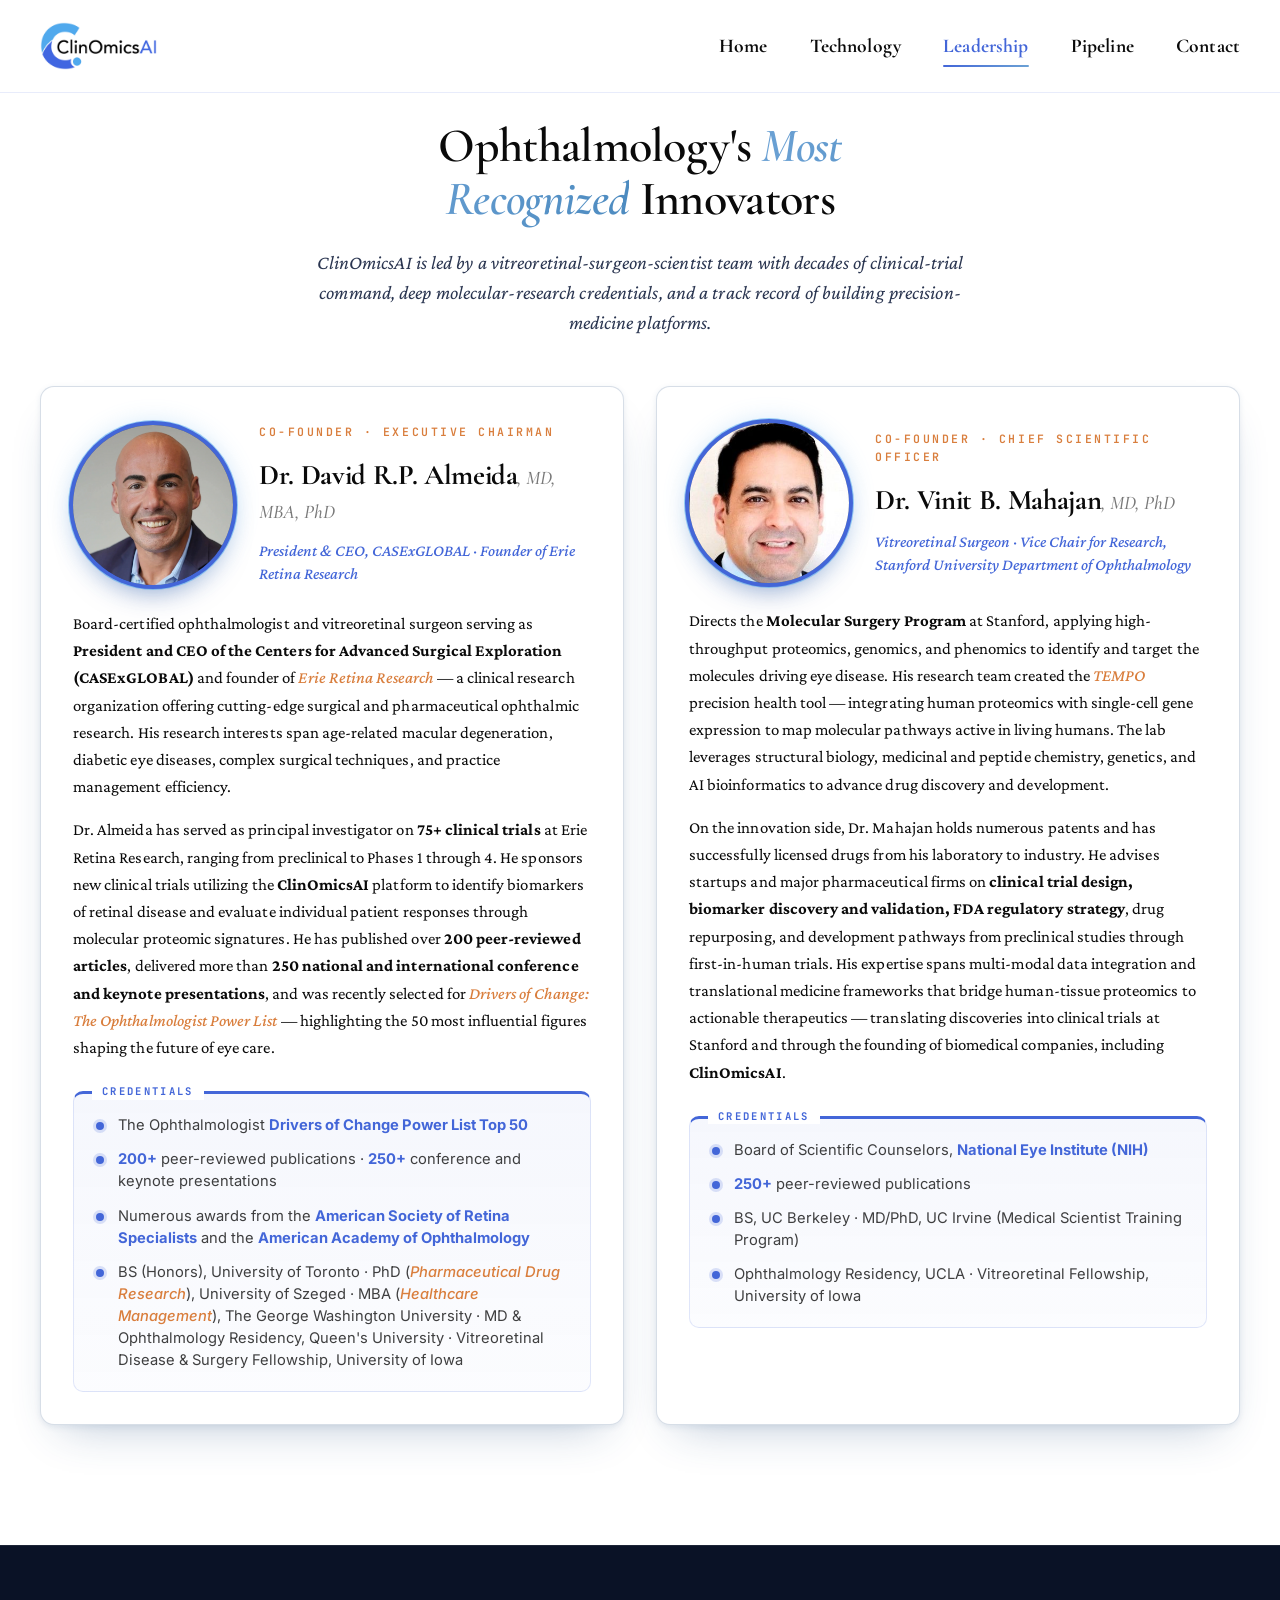
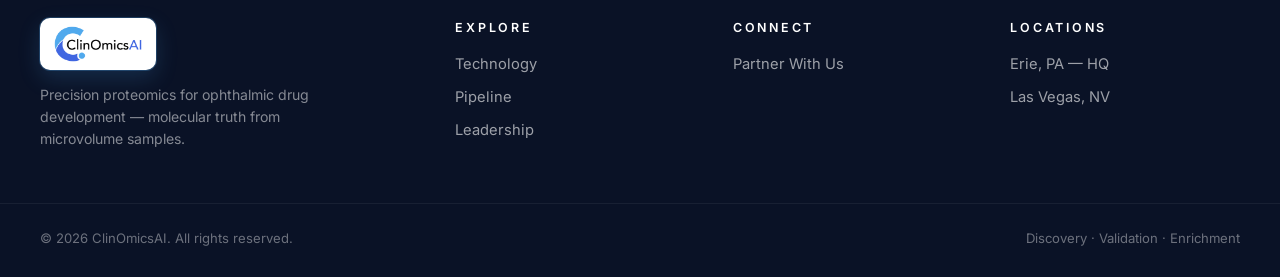
==== leadership.html @ ab5ded98 "Add files via upload" ====
<!DOCTYPE html>
<html lang="en">
<head>
<meta charset="UTF-8" />
<meta name="viewport" content="width=device-width, initial-scale=1.0" />
<title>Leadership Team — ClinOmicsAI</title>
<meta name="description" content="Meet the ClinOmicsAI co-founders — Dr. David Almeida and Dr. Vinit Mahajan — two of ophthalmology's most recognized clinician-scientists." />
<link rel="preconnect" href="https://fonts.googleapis.com" />
<link rel="preconnect" href="https://fonts.gstatic.com" crossorigin />
<link rel="preload" as="font" type="font/woff2" href="fonts/cormorant-garamond-700-normal.woff2" crossorigin="anonymous" />
<link rel="preload" as="font" type="font/woff2" href="fonts/cormorant-garamond-600-normal.woff2" crossorigin="anonymous" />
<link rel="preload" as="font" type="font/woff2" href="fonts/dm-serif-display-normal.woff2" crossorigin="anonymous" />
<link href="https://fonts.googleapis.com/css2?family=Playfair+Display:ital,wght@0,400;0,500;0,600;0,700;1,400;1,500;1,600;1,700&family=Crimson+Pro:ital,wght@0,300;0,400;0,500;1,300;1,400;1,500&family=Inter:wght@300;400;500;600;700&family=JetBrains+Mono:wght@400;500&display=optional" rel="stylesheet" />
<link rel="stylesheet" href="styles.css" />
</head>
<body>

<header class="nav" id="nav">
  <div class="wrap nav__inner">
    <a class="brand" href="index.html" aria-label="ClinOmicsAI home">
      <img src="images/logo.png" alt="ClinOmicsAI" class="brand__img" />
    </a>
    <nav class="nav__links" aria-label="Primary">
      <a href="index.html">Home</a>
      <a href="technology.html">Technology</a>
      <a href="leadership.html" class="is-current">Leadership</a>
      <a href="pipeline.html">Pipeline</a>
      <a href="partner.html">Contact</a>
    </nav>
    <a href="partner.html" class="btn btn--cta nav__cta">Partner With Us</a>
    <button class="nav__toggle" id="navToggle" aria-label="Toggle menu" aria-expanded="false"><span></span><span></span><span></span></button>
  </div>
</header>

<main>
  <section class="section section--light" id="leadership-head">
    <div class="wrap approach__head approach__head--centered reveal">
      <h2 class="display">Ophthalmology's <em>Most Recognized</em> Innovators</h2>
      <p class="lead">ClinOmicsAI is led by a vitreoretinal-surgeon-scientist team with decades of clinical-trial command, deep molecular-research credentials, and a track record of building precision-medicine platforms.</p>
    </div>
  </section>

  <section class="section section--leadership section--leadership--light" id="leadership">
    <div class="wrap leadership__grid">
      <article class="leader">
        <div class="leader__head">
          <div class="leader__photo"><img src="images/dr-almeida.png" alt="Dr. David R.P. Almeida" /></div>
          <div class="leader__identity">
            <p class="leader__role">Co-founder · Executive Chairman</p>
            <h3>Dr. David R.P. Almeida<span>, MD, MBA, PhD</span></h3>
            <p class="leader__title">President &amp; CEO, CASExGLOBAL · Founder of Erie Retina Research</p>
          </div>
        </div>
        <div class="leader__body">
          <p>Board-certified ophthalmologist and vitreoretinal surgeon serving as <strong>President and CEO of the Centers for Advanced Surgical Exploration (CASExGLOBAL)</strong> and founder of <em>Erie Retina Research</em> — a clinical research organization offering cutting-edge surgical and pharmaceutical ophthalmic research. His research interests span age-related macular degeneration, diabetic eye diseases, complex surgical techniques, and practice management efficiency.</p>
          <p>Dr. Almeida has served as principal investigator on <strong>75+ clinical trials</strong> at Erie Retina Research, ranging from preclinical to Phases 1 through 4. He sponsors new clinical trials utilizing the <strong>ClinOmicsAI</strong> platform to identify biomarkers of retinal disease and evaluate individual patient responses through molecular proteomic signatures. He has published over <strong>200 peer-reviewed articles</strong>, delivered more than <strong>250 national and international conference and keynote presentations</strong>, and was recently selected for <em>Drivers of Change: The Ophthalmologist Power List</em> — highlighting the 50 most influential figures shaping the future of eye care.</p>
          <ul class="leader__credits">
            <li>The Ophthalmologist <strong>Drivers of Change Power List Top 50</strong></li>
            <li><strong>200+</strong> peer-reviewed publications · <strong>250+</strong> conference and keynote presentations</li>
            <li>Numerous awards from the <strong>American Society of Retina Specialists</strong> and the <strong>American Academy of Ophthalmology</strong></li>
            <li>BS (Honors), University of Toronto · PhD (<em>Pharmaceutical Drug Research</em>), University of Szeged · MBA (<em>Healthcare Management</em>), The George Washington University · MD &amp; Ophthalmology Residency, Queen's University · Vitreoretinal Disease &amp; Surgery Fellowship, University of Iowa</li>
          </ul>
        </div>
      </article>
      <article class="leader">
        <div class="leader__head">
          <div class="leader__photo"><img src="images/dr-mahajan.jpg" alt="Dr. Vinit B. Mahajan" /></div>
          <div class="leader__identity">
            <p class="leader__role">Co-founder · Chief Scientific Officer</p>
            <h3>Dr. Vinit B. Mahajan<span>, MD, PhD</span></h3>
            <p class="leader__title">Vitreoretinal Surgeon · Vice Chair for Research, Stanford University Department of Ophthalmology</p>
          </div>
        </div>
        <div class="leader__body">
          <p>Directs the <strong>Molecular Surgery Program</strong> at Stanford, applying high-throughput proteomics, genomics, and phenomics to identify and target the molecules driving eye disease. His research team created the <em>TEMPO</em> precision health tool — integrating human proteomics with single-cell gene expression to map molecular pathways active in living humans. The lab leverages structural biology, medicinal and peptide chemistry, genetics, and AI bioinformatics to advance drug discovery and development.</p>
          <p>On the innovation side, Dr. Mahajan holds numerous patents and has successfully licensed drugs from his laboratory to industry. He advises startups and major pharmaceutical firms on <strong>clinical trial design, biomarker discovery and validation, FDA regulatory strategy</strong>, drug repurposing, and development pathways from preclinical studies through first-in-human trials. His expertise spans multi-modal data integration and translational medicine frameworks that bridge human-tissue proteomics to actionable therapeutics — translating discoveries into clinical trials at Stanford and through the founding of biomedical companies, including <strong>ClinOmicsAI</strong>.</p>
          <ul class="leader__credits">
            <li>Board of Scientific Counselors, <strong>National Eye Institute (NIH)</strong></li>
            <li><strong>250+</strong> peer-reviewed publications</li>
            <li>BS, UC Berkeley · MD/PhD, UC Irvine (Medical Scientist Training Program)</li>
            <li>Ophthalmology Residency, UCLA · Vitreoretinal Fellowship, University of Iowa</li>
          </ul>
        </div>
      </article>
    </div>
  </section>
</main>

<footer class="footer">
  <div class="wrap footer__top">
    <div class="footer__brand">
      <a class="brand" href="index.html" aria-label="ClinOmicsAI home"><img src="images/logo.png" alt="ClinOmicsAI" class="brand__img" /></a>
      <p>Precision proteomics for ophthalmic drug development — molecular truth from microvolume samples.</p>
    </div>
    <div class="footer__col"><h4>Explore</h4><ul><li><a href="technology.html">Technology</a></li><li><a href="pipeline.html">Pipeline</a></li><li><a href="leadership.html">Leadership</a></li></ul></div>
    <div class="footer__col"><h4>Connect</h4><ul><li><a href="partner.html">Partner With Us</a></li></ul></div>
    <div class="footer__col"><h4>Locations</h4><ul><li>Erie, PA — HQ</li><li>Las Vegas, NV</li></ul></div>
  </div>
  <div class="wrap footer__bottom"><span>© 2026 ClinOmicsAI. All rights reserved.</span><span>Discovery · Validation · Enrichment</span></div>
</footer>

<script src="script.js"></script>
</body>
</html>
---- styles.css ----
/* ──────────────────────────────────────────────
   ClinOmicsAI — Precision Proteomics
   Brand palette derived from the deck: deep navy hero/CTA panels,
   warm cream sections, electric cyan + soft teal as the brand AI accent,
   DM Serif Display italic for emphasis, Inter for body.
   ────────────────────────────────────────────── */

/* Cormorant Garamond — self-hosted to eliminate FOUT on navigation.
   font-display: block hides text briefly until the local font loads (~10ms),
   which prevents the visible flash between fallback and target font. */
@font-face{
  font-family:'Cormorant Garamond';
  font-style:normal;
  font-weight:400;
  font-display:block;
  src:url('fonts/cormorant-garamond-400-normal.woff2') format('woff2');
}
@font-face{
  font-family:'Cormorant Garamond';
  font-style:normal;
  font-weight:500;
  font-display:block;
  src:url('fonts/cormorant-garamond-500-normal.woff2') format('woff2');
}
@font-face{
  font-family:'Cormorant Garamond';
  font-style:normal;
  font-weight:600;
  font-display:block;
  src:url('fonts/cormorant-garamond-600-normal.woff2') format('woff2');
}
@font-face{
  font-family:'Cormorant Garamond';
  font-style:normal;
  font-weight:700;
  font-display:block;
  src:url('fonts/cormorant-garamond-700-normal.woff2') format('woff2');
}
@font-face{
  font-family:'Cormorant Garamond';
  font-style:italic;
  font-weight:400;
  font-display:block;
  src:url('fonts/cormorant-garamond-400-italic.woff2') format('woff2');
}
@font-face{
  font-family:'Cormorant Garamond';
  font-style:italic;
  font-weight:500;
  font-display:block;
  src:url('fonts/cormorant-garamond-500-italic.woff2') format('woff2');
}
@font-face{
  font-family:'Cormorant Garamond';
  font-style:italic;
  font-weight:600;
  font-display:block;
  src:url('fonts/cormorant-garamond-600-italic.woff2') format('woff2');
}
/* DM Serif Display — self-hosted to eliminate thickness inconsistency caused by font-display: optional */
@font-face{
  font-family:'DM Serif Display';
  font-style:normal;
  font-weight:400;
  font-display:block;
  src:url('fonts/dm-serif-display-normal.woff2') format('woff2');
}
@font-face{
  font-family:'DM Serif Display';
  font-style:italic;
  font-weight:400;
  font-display:block;
  src:url('fonts/dm-serif-display-italic.woff2') format('woff2');
}

:root{
  /* ── Brand palette — sampled directly from ClinOmicsAI logo.JPG ── */
  --ink:        #4366d8;           /* deep cobalt-indigo — the "AI" letters + bottom of the C */
  --ink-2:      #2a3d80;           /* deeper indigo — dark card surfaces / form panel */
  --ink-deep:   #1f3a8a;           /* deepest indigo — footer / shadow stops */
  --cyan:       #50a9ed;           /* sky blue — top arc of the C + the dot */
  --cyan-2:     #9fd3f5;           /* pale sky — gradient pair, soft accents */
  --teal:       #4366d8;           /* alias of --ink — kept for italic-gradient pair semantics */
  --gold:       #9fd3f5;           /* alias of --cyan-2 — kept for partner-dot variant */
  /* ── Surfaces ── */
  --paper:      #ffffff;
  --cream:      #f6efe2;           /* warm editorial cream — Pipeline section */
  --cream-2:    #efe6d4;
  /* ── Text ── */
  --text-dark:  #0a0a0a;           /* near-black — matches the "ClinOmics" letters */
  --text:       #455368;           /* slate body text on white */
  --text-soft:  #cbd6e3;           /* body text on dark sections */
  --muted:      #7c8aa0;           /* captions, labels */
  /* ── Rules / borders ── */
  --rule:       #e3dccb;
  --rule-2:     #1f3556;
  /* ── Semantic-only (used sparingly) ── */
  --red:        #d94a3a;           /* form errors + Challenge "X" icon */
  --amber:      #d9a13a;           /* "Planned" trial pill + warning icon */
  --serif:      "DM Serif Display", "Playfair Display", Georgia, serif;
  --sans:       "Inter", -apple-system, BlinkMacSystemFont, "Segoe UI", sans-serif;
  --mono:       "JetBrains Mono", ui-monospace, monospace;
  --ease:       cubic-bezier(.22,.61,.36,1);
  --shadow-1:   0 2px 6px rgba(67,102,216,.05), 0 14px 34px -22px rgba(67,102,216,.18);
  --shadow-2:   0 6px 14px rgba(67,102,216,.08), 0 28px 60px -22px rgba(67,102,216,.28);
  --shadow-cyan:0 6px 12px rgba(67,102,216,.06), 0 28px 60px -22px rgba(80,169,237,.4);
}

*,*::before,*::after{box-sizing:border-box}
html{scroll-behavior:smooth}
body{
  margin:0;
  font-family:var(--sans);
  font-size:16px;
  line-height:1.55;
  color:var(--text);
  background:var(--ink);
  -webkit-font-smoothing:antialiased;
  -moz-osx-font-smoothing:grayscale;
}
img,svg{display:block;max-width:100%}
a{color:inherit;text-decoration:none;transition:color .2s var(--ease)}
button{font-family:inherit}

.wrap{max-width:1280px;margin:0 auto;padding:0 40px}

/* ── kickers */
.kicker{
  font-family:var(--sans);
  font-size:.78rem;
  font-weight:600;
  letter-spacing:.24em;
  text-transform:uppercase;
  color:var(--cyan);
  margin:0 0 22px;
}
.kicker--dark{color:var(--ink);opacity:.7}

/* ── display headlines */
.display{
  font-family:var(--serif);
  font-weight:400;
  font-size:clamp(2.2rem,4.6vw,3.6rem);
  line-height:1.08;
  letter-spacing:-.01em;
  color:var(--text-dark);
  margin:0 0 22px;
}
.display em{
  font-style:italic;
  background:linear-gradient(90deg,var(--cyan) 0%,var(--teal) 100%);
  -webkit-background-clip:text;
  background-clip:text;
  -webkit-text-fill-color:transparent;
}
.display--light{color:#fff}
.display--light em{
  background:linear-gradient(90deg,var(--cyan-2) 0%,var(--teal) 100%);
  -webkit-background-clip:text;
  background-clip:text;
  -webkit-text-fill-color:transparent;
}
.lead{font: size 1.1em;rem;line-height:1.6;color:var(--text);margin:0 0 28px;max-width:62ch}
.lead--light{color:var(--text-soft)}

/* ── buttons */
.btn{
  display:inline-flex;
  align-items:center;
  gap:8px;
  font-family:var(--sans);
  font-size:1.12rem;
  font-weight:600;
  padding:11px 22px;
  border-radius:8px;
  border:1.5px solid transparent;
  cursor:pointer;
  letter-spacing:.005em;
  transition:all .25s var(--ease);
  white-space:nowrap;
}
.btn--cta{
  background:linear-gradient(135deg,#f5a623 0%,#d7742d 100%);
  color:#fff;
  border-color:transparent;
  box-shadow:0 0 0 1px rgba(245,166,35,.55),0 12px 30px -10px rgba(217,126,61,.55);
}
.btn--cta:hover{
  transform:translateY(-2px);
  box-shadow:0 0 0 1px rgba(245,166,35,.75),0 18px 38px -12px rgba(217,126,61,.7);
}
.btn--ghost{
  background:transparent;
  color:#fff;
  border-color:rgba(255,255,255,.3);
}
.btn--ghost:hover{
  background:rgba(255,255,255,.08);
  border-color:rgba(255,255,255,.6);
  transform:translateY(-2px);
}

/* ─────────────────────────────────────────
   NAVIGATION
   ───────────────────────────────────────── */
.nav{
  position:fixed;
  top:0;left:0;right:0;
  z-index:100;
  background:#ffffff;
  border-bottom:1px solid rgba(67,102,216,.12);
  transition:box-shadow .3s var(--ease);
}
.nav.is-stuck{
  background:#ffffff;
  box-shadow:0 6px 22px -16px rgba(67,102,216,.28);
}
.nav__inner{display:flex;align-items:center;justify-content:space-between;height:92px}
.brand{
  display:inline-flex;
  align-items:center;
  color:#0a0a0a;
  text-decoration:none;
}
.brand__img{
  height:48px;
  width:auto;
  display:block;
  transition:transform .25s var(--ease);
  mix-blend-mode:multiply;
}
.brand:hover .brand__img{transform:translateY(-1px)}
.nav__links{display:flex;align-items:center;gap:42px}
.nav__links a{
  font-family:"Cormorant Garamond", Georgia, serif;
  font-size:1.22rem;
  font-weight:700;
  color:#0a0a0a;
  letter-spacing:.008em;
  position:relative;
  transition:
    color .35s cubic-bezier(.22,.61,.36,1),
    transform .35s cubic-bezier(.22,.61,.36,1);
}
.nav__links a::after{
  content:"";
  position:absolute;
  left:50%;right:50%;bottom:-6px;
  height:2px;
  background:linear-gradient(90deg,#4366d8 0%,#6ba1d4 100%);
  border-radius:2px;
  transition:
    left .4s cubic-bezier(.22,.61,.36,1),
    right .4s cubic-bezier(.22,.61,.36,1);
}
.nav__links a:hover{
  color:#4366d8;
  transform:translateY(-1px);
}
.nav__links a:hover::after{left:0;right:0}
.nav__links a.is-current{color:#4366d8}
.nav__links a.is-current::after{left:0;right:0}
/* Nav CTA button removed per design — hidden in all states */
.nav__cta{display:none !important}
.nav__toggle{
  display:none;
  background:none;border:none;cursor:pointer;
  width:32px;height:28px;
  flex-direction:column;gap:6px;
  align-items:center;justify-content:center;
}
.nav__toggle span{width:24px;height:2px;background:#0a0a0a;transition:transform .25s var(--ease)}

/* ─────────────────────────────────────────
   HERO
   ───────────────────────────────────────── */
.hero{
  position:relative;
  background:#6ba1d4;
  color:#ffffff;
  padding:200px 0 100px;
  min-height:68vh;
  display:flex;
  align-items:center;
  overflow:hidden;
}
/* Image covers the FULL hero — used as background */
.hero__bg{position:absolute;inset:0;z-index:0}
.hero__bg img{
  width:100%;height:100%;
  object-fit:cover;
  object-position:center right;
}
/* Soft darker-blue fade on the LEFT for white text contrast → transparent RIGHT for image */
.hero__overlay{url(technology.html)
  position:absolute;
  inset:0;
  background:linear-gradient(90deg,
    rgba(35,75,125,.55) 0%,
    rgba(35,75,125,.35) 30%,
    rgba(35,75,125,.12) 55%,
    transparent 80%);
}
.hero__inner{position:relative;z-index:2;width:100%}
.hero__copy{max-width:600px}
.hero__title{
  font-family:"Playfair Display", Georgia, serif;
  font-weight:500;
  font-size:clamp(1.9rem,4.1vw,2.9rem);
  line-height:1.12;
  letter-spacing:-.012em;
  color:#ffffff;
  margin:0 0 26px;
  max-width:22ch;
  text-shadow:0 2px 22px rgba(15,35,65,.45);
}
.hero__title em{
  font-style:italic;
  font-weight:500;
  color:#ffd97a;       /* brighter gold fallback */
  text-shadow:none;
}
/* Each word ("Liquid" / "Biopsy" / "Intelligence") — solid bright gold with a soft glow, no gradient, no shadow */
.hero__title em .hero__em-li{
  display:inline-block;
  background:none;
  -webkit-background-clip:initial;
  background-clip:initial;
  -webkit-text-fill-color:#d7742d;
  color:#f0b624;
  font-size:1.12em;
  letter-spacing:-.012em;
  text-shadow:none;
  /*filter:drop-shadow(0 0 14px rgba(255,217,122,.5));*/
}
.hero__lead{
  font-family:"Crimson Pro", Georgia, serif;
  font-style:italic;
  font-weight:400;
  font-size:clamp(1.25rem,1.7vw,1.55rem);
  color:rgba(255,255,255,.96);
  line-height:1.45;
  max-width:54ch;
  margin:0 0 32px;
  letter-spacing:.003em;
  text-shadow:0 1px 14px rgba(15,35,65,.4);
}
.hero .btn--ghost{
  color:#ffffff;
  border-color:rgba(255,255,255,.7);
}
.hero .btn--ghost:hover{
  background:#ffffff;
  color:#234b7d;
  border-color:#ffffff;
}
.hero__actions{display:flex;gap:14px;flex-wrap:wrap}

/* Stats strip — placed just above the footer */
.stats-strip{
  background:linear-gradient(135deg,#4366d8 0%,#1f3a8a 100%);
  padding:56px 0;
  color:#fff;
}
.stats-strip__grid{
  display:grid;
  grid-template-columns:repeat(4,1fr);
  gap:40px;
}
.stat{display:flex;flex-direction:column;gap:6px}
.stat__num{
  font-family:var(--serif);
  font-size:2.4rem;
  font-weight:400;
  color:#fff;
  line-height:1;
  letter-spacing:-.01em;
}
.stat__plus,.stat__unit{color:#7be4ff;font-size:.65em;margin-left:2px}
.stat__label{font-size:.9rem;color:rgba(255,255,255,.78);letter-spacing:.005em;margin-top:4px}
@media (max-width:780px){
  .stats-strip__grid{grid-template-columns:repeat(2,1fr);gap:28px}
  .stats-strip{padding:44px 0}
  .stat__num{font-size:2rem}
}@media (max-width:780px){
  .overview__grid{grid-template-columns:1fr}
}

/* ─────────────────────────────────────────
   PAGE HEADER (sub-pages)
   ───────────────────────────────────────── */
.page-header{
  position:relative;
  padding:140px 0 56px;
  background:linear-gradient(135deg, var(--ink) 0%, #14138c 100%);
  color:#fff;
  overflow:hidden;
}
.page-header::before{
  content:"";
  position:absolute;
  inset:0;
  background:
    radial-gradient(50% 70% at 18% 30%, rgba(80,169,237,.16), transparent 65%),
    radial-gradient(45% 60% at 90% 80%, rgba(67,102,216,.10), transparent 65%);
  pointer-events:none;
}/* White page-header variant — matches the home page's "Clinical Pipeline" section typography */
.page-header--white{
  background:#ffffff;
  padding:140px 0 60px;
}
.page-header--white::before{display:none}/* Continuous shimmer — the italic gradient gently scrolls across the em */
@keyframes pipeline-em-shimmer{
  0%   { background-position:0% 50%; }
  100% { background-position:200% 50%; }
}/* Subtitle — fades in with a brief delay so it lands after the title */
@keyframes pipeline-sub-fade{
  0%   { opacity:0; transform:translateY(14px); }
  100% { opacity:1; transform:translateY(0); }
}/* ─────────────────────────────────────────
   SECTION DEFAULTS
   ───────────────────────────────────────── */
.section{padding:120px 0}
.section--light{background:var(--paper);color:var(--text)}
.section--cream{background:#ffffff;color:var(--text)}
.section--dark{background:#6ba1d4;color:#fff}

/* ── CHALLENGE */
.challenge__inner{
  display:grid;
  grid-template-columns:1fr .9fr;
  gap:32px;                     /* tighter — pulls the body copy closer to the $41K box */
  align-items:start;
  margin-bottom:64px;
}
.challenge__copy{display:flex;flex-direction:column}
.challenge__copy h2{margin-bottom:18px}
.challenge__copy .lead{margin:0}
/* Challenge body lead — same Crimson Pro italic editorial style as the hero lead */
.challenge__copy .lead{
  font-family:"Crimson Pro", Georgia, serif !important;
  font-style:italic;
  font-weight:400;
  font-size:clamp(1.3rem,1.55vw,1.48rem);
  color:#0a0a0a;
  line-height:1.5;
  letter-spacing:.003em;
  max-width:56ch;
}
.challenge__copy .lead em{font-style:italic;color:#4366d8}
/* Right-align the $41K box, top-aligned with the headline (same starting level) */
.challenge__stat{
  justify-self:end;
  width:100%;
  max-width:380px;
}
/* Push the box down so its top aligns with the headline (which sits below the puzzle icon) */
.challenge__stat .stat-big{margin-top:110px}
/* Puzzle icon — sits above the "Why Do 90% of Drugs Fail" headline */
.challenge__icon{
  width:88px;
  height:88px;
  margin:0 0 22px;
  filter:drop-shadow(0 8px 22px rgba(67,102,216,.18));
}
.challenge__icon svg{width:100%;height:100%;display:block}
/* Challenge, Approach, Why-ClinOmics, AND Address headlines — same editorial Garamond style */
.challenge__title,
.approach__head h2,
.why__inner h2,
.address__head h2{
  font-family:"Cormorant Garamond", Georgia, serif !important;
  font-weight:600;
  font-size:clamp(2rem,4vw,3rem);
  line-height:1.1;
  letter-spacing:-.014em;
  color:#0a0a0a;
}
/* Challenge italic em — copper-amber gradient */
.challenge__title em{
  font-style:italic;
  font-weight:700;
  background:linear-gradient(90deg,#f5a623 0%,#d97e3d 100%);
  -webkit-background-clip:text;
  background-clip:text;
  -webkit-text-fill-color:transparent;
}/* Approach italic em — hero image sky-blue */
.approach__head h2 em{
  font-style:italic;
  font-weight:700;
  background:linear-gradient(90deg,#6ba1d4 0%,#4d8bc0 100%);
  -webkit-background-clip:text;
  background-clip:text;
  -webkit-text-fill-color:transparent;
  color:#6ba1d4;            /* fallback */
}
/* Address italic em ("Molecular Truth") — sky-blue → indigo gradient */
.address__head h2 em{
  font-style:italic;
  font-weight:700;
  background:linear-gradient(90deg,#6ba1d4 0%,#4366d8 100%);
  -webkit-background-clip:text;
  background-clip:text;
  -webkit-text-fill-color:transparent;
  color:#4366d8;
}
/* ── ADDRESS section: How ClinOmicsAI addresses each driver of trial failure */
.address__head{max-width:820px;margin:0 auto 56px;text-align:center}
.address__head h2{margin-bottom:18px;margin-left:auto;margin-right:auto}
.address__head .address__lead{margin-left:auto;margin-right:auto;
  font-family:"Crimson Pro", Georgia, serif !important;
  font-style:italic;
  font-weight:400;
  font-size:clamp(1.3rem,1.55vw,1.48rem);
  color:#2a3550;
  line-height:1.55;
  letter-spacing:.003em;
  max-width:64ch;
  margin:0;
}
.address__grid{
  display:grid;
  grid-template-columns:repeat(3,1fr);
  gap:28px;
}
/* ── Address cards — Lockwood-style: image with overlaid title at top, white description below */
.address-card{
  position:relative;
  background:#ffffff;
  border:none;
  border-radius:28px;
  padding:0;
  overflow:hidden;
  display:flex;
  flex-direction:column;
  box-shadow:0 10px 40px -10px rgba(67,102,216,.22);
  transition:transform .4s cubic-bezier(.22,.61,.36,1), box-shadow .4s cubic-bezier(.22,.61,.36,1);
}
.address-card:hover{
  transform:translateY(-6px);
  box-shadow:0 18px 54px -10px rgba(67,102,216,.32);
}
/* Top media block — full 16:9 image with title overlay */
.address-card__media{
  position:relative;
  width:100%;
  aspect-ratio:16/9;
  overflow:hidden;
}
.address-card__img{
  width:100%;
  height:100%;
  object-fit:cover;
  display:block;
  transition:transform .9s cubic-bezier(.22,.61,.36,1);
}
.address-card:hover .address-card__img{transform:scale(1.05)}
/* Title — centered overlay at the bottom of the image */
.address-card__title{
  position:absolute;
  inset:0;
  margin:0;
  padding:24px 28px;
  display:flex;
  align-items:flex-end;
  justify-content:center;
  text-align:center;
  font-family:"Cormorant Garamond", Georgia, serif;
  font-weight:700;
  font-size:clamp(1.65rem,2.4vw,2.05rem);
  line-height:1.16;
  letter-spacing:-.008em;
  color:#ffffff;
  background:linear-gradient(180deg, transparent 0%, rgba(15,40,80,0) 35%, rgba(15,40,80,.45) 75%, rgba(15,40,80,.78) 100%);
  text-shadow:0 2px 14px rgba(0,0,0,.45);
  pointer-events:none;
}
/* Bottom body — white description block, centered text */
.address-card__body{
  padding:36px 32px 40px;
  background:#ffffff;
  flex:1;
  display:flex;
  align-items:center;
  justify-content:center;
}
.address-card__body p{
  font-family:"Crimson Pro", Georgia, serif;
  font-style:italic;
  font-weight:400;
  font-size:1.15rem;
  line-height:1.6;
  color:#4366d8;
  text-align:center;
  margin:0;
  max-width:36ch;
  letter-spacing:.003em;
}
.address-card__body p em{font-style:italic;font-weight:600;color:#d97e3d}
@media (max-width:900px){
  .address__grid{grid-template-columns:1fr;gap:18px}
}
/* Approach lead — solid black, left-aligned (already left in the head block) */
.approach__head .lead{color:#0a0a0a}

/* ── WHY CLINOMICSAI section */
.why__inner{
  max-width:920px;
  margin:0;
  display:flex;
  flex-direction:column;
  align-items:flex-start;
  gap:18px;
}.why__inner h2{margin:0}
/* Why italic em — same sky-blue gradient as the Approach headline */
.why__inner h2 em{
  font-style:italic;
  font-weight:700;
  background:linear-gradient(90deg,#6ba1d4 0%,#4d8bc0 100%);
  -webkit-background-clip:text;
  background-clip:text;
  -webkit-text-fill-color:transparent;
  color:#6ba1d4;
}
.why__lead{
  font-family:"Crimson Pro", Georgia, serif !important;
  font-style:italic;
  font-weight:400;
  font-size:clamp(1.18rem,1.4vw,1.35rem);
  color:#2a3550;
  line-height:1.55;
  letter-spacing:.003em;
  max-width:62ch;
  margin:0;
}
/* $41K box — initial styling: clean white-to-off-white gradient with copper accent stripe */
.stat-big{
  position:relative;
  background:linear-gradient(160deg,#ffffff 0%,#f4f6fb 100%);
  border:1px solid rgba(67,102,216,.14);
  border-radius:12px;
  padding:26px 26px 24px;
  box-shadow:0 2px 6px rgba(67,102,216,.06),0 18px 36px -20px rgba(67,102,216,.22);
  overflow:hidden;
}
.stat-big::before{
  content:"";
  position:absolute;
  top:0;left:0;
  width:46px;height:3px;
  background:linear-gradient(90deg,#f5a623,#d97e3d);
  border-radius:0 0 3px 0;
}
/* Puzzle piece removed from $41K box per design */
.stat-big__puzzle{display:none}
.stat-big__num{
  font-family:"Playfair Display", Georgia, serif;
  font-weight:600;
  font-size:clamp(2.8rem,4.2vw,3.6rem);
  line-height:1;
  background:linear-gradient(90deg,#f5a623 0%,#d97e3d 100%);
  -webkit-background-clip:text;
  background-clip:text;
  -webkit-text-fill-color:transparent;
  display:block;
  letter-spacing:-.02em;
  margin-bottom:10px;
}
.stat-big__caption{
  font-family:"Cormorant Garamond", Georgia, serif;
  font-weight:600;
  font-size:1.16rem;
  line-height:1.3;
  color:#0a0a0a;
  margin:0 0 10px;
  letter-spacing:-.005em;
}
.stat-big__body{
  font-family:"Crimson Pro", Georgia, serif;
  font-style:italic;
  font-size:1.04rem;
  color:#4f5b73;
  margin:0;
  line-height:1.5;
  letter-spacing:.003em;
}

.challenge__cards{
  display:grid;
  grid-template-columns:repeat(3,1fr);
  gap:24px;
}
/* Problem cards — white, generous with breathing room for the puzzle icon at top-left */
.problem-card{
  position:relative;
  background:#ffffff;
  border:1px solid rgba(67,102,216,.12);
  border-radius:14px;
  padding:104px 36px 38px;        /* top-104px = puzzle (80) + 24px breathing space before h3 */
  color:#0a0a0a;
  overflow:hidden;
  min-height:280px;
  box-shadow:
    0 2px 6px rgba(67,102,216,.06),
    0 22px 44px -22px rgba(67,102,216,.22);
  transition:transform .35s var(--ease),box-shadow .35s var(--ease);
}
.problem-card:hover{
  transform:translateY(-5px);
  box-shadow:
    0 4px 10px rgba(67,102,216,.08),
    0 32px 58px -22px rgba(67,102,216,.32);
}
/* Symbol icon removed from problem cards per design */
.problem-card__icon{display:none}
/* Missing-puzzle piece in the top-LEFT corner — sky-blue, matches the $41K box piece */
.problem-card__puzzle{
  position:absolute;
  top:0;left:0;
  width:80px;height:80px;
  pointer-events:none;
  z-index:2;
}
.problem-card__puzzle svg{width:100%;height:100%;display:block}
/* Icon symbols (×, !, ↓) removed from problem cards — only the puzzle piece remains as a visual cue */
.problem-card__icon,
.problem-card__icon--red,
.problem-card__icon--amber,
.problem-card__icon--blue{display:none}
.problem-card h3{
  font-family:"Cormorant Garamond", Georgia, serif;
  font-size:1.7rem;
  font-weight:700;
  color:#0a0a0a;
  margin:0 0 14px;
  letter-spacing:-.006em;
  line-height:1.2;
  position:relative;z-index:2;
}
/* Subtext — copper-amber gradient matching the "Explore Our Technology" button */
.problem-card p{
  font-family:"Crimson Pro", Georgia, serif;
  font-style:italic;
  font-weight:500;
  font-size:1.18rem;
  background:none;
  -webkit-background-clip:initial;
  background-clip:initial;
  -webkit-text-fill-color:#4366d8;
  color:#4366d8;
  margin:0;
  line-height:1.48;
  letter-spacing:.003em;
  position:relative;z-index:2;
}
/* (Puzzle SVG retained — the X / warning / down-arrow icons stay hidden via .problem-card__icon { display: none }) */

/* ── APPROACH */
.approach__head{text-align:left;max-width:920px;margin:0 0 64px}
.approach__head .lead{margin:0;text-align:left}
/* Leadership page: close the gap between the centered head and the leader cards below */
#leadership-head{padding-bottom:0}
#leadership-head .approach__head--centered{margin-bottom:0}
.section--leadership--light{padding-top:48px}
/* Pipeline page: close the gap between the centered head and the trial table below.
   Scoped via :has() so the rule fires only when the #pipeline section is on the page. */
body:has(#pipeline) .page-header--white{padding-bottom:0}
body:has(#pipeline) .page-header--white .approach__head--centered{margin-bottom:0}
#pipeline{padding-top:48px}

/* Technology page: tighten the vertical spacing between sections.
   Scoped via :has() so it only fires on pages containing the #framework section (technology.html). */
body:has(#framework) .section{padding:72px 0}
/* First section on technology.html — extra padding-top so the title clears the fixed nav with comfortable breathing room */
body:has(#framework) #approach{padding-top:120px}

/* Homepage: tighten the vertical spacing between sections.
   Scoped via :has() so it only fires on pages containing the #address section (index.html). */
body:has(#address) .section{padding:72px 0}

/* ── HOMEPAGE SECTION KICKERS — elegant flanking-line treatment with copper-amber color */
.home-kicker{
  display:inline-flex;
  align-items:center;
  gap:22px;
  font-family:var(--mono);
  font-size:1.05rem;
  font-weight:700;
  letter-spacing:.3em;
  text-transform:uppercase;
  color:#d97e3d;
  opacity:1 !important;
  margin:0 0 24px;
  animation:home-kicker-fade .8s cubic-bezier(.22,.61,.36,1) both;
}
.home-kicker::before,
.home-kicker::after{
  content:"";
  display:inline-block;
  width:54px;
  height:2px;
  background:linear-gradient(90deg,transparent 0%,#d97e3d 40%,#f5a623 100%);
  border-radius:2px;
}
.home-kicker::after{
  background:linear-gradient(90deg,#f5a623 0%,#d97e3d 60%,transparent 100%);
}
@keyframes home-kicker-fade{
  from{ opacity:0; transform:translateY(12px); }
  to  { opacity:1; transform:translateY(0);    }
}

/* Headline entrance animation for the homepage section heads */
#address .challenge__title,
#platform-overview .overview__head h2,
#team-pipeline-overview .overview__head h2{
  animation:home-head-rise 1s cubic-bezier(.22,.61,.36,1) .15s both;
}
@keyframes home-head-rise{
  from{ opacity:0; transform:translateY(20px) scale(.985); }
  to  { opacity:1; transform:translateY(0) scale(1);     }
}

/* Lead paragraph entrance for the homepage section heads */
#address .address__lead,
#platform-overview .overview__head .lead,
#team-pipeline-overview .overview__head .lead{
  animation:home-lead-fade 1s cubic-bezier(.22,.61,.36,1) .35s both;
}
@keyframes home-lead-fade{
  from{ opacity:0; transform:translateY(14px); }
  to  { opacity:1; transform:translateY(0);    }
}

@media (prefers-reduced-motion:reduce){
  .home-kicker,
  #address .challenge__title,
  #platform-overview .overview__head h2,
  #team-pipeline-overview .overview__head h2,
  #address .address__lead,
  #platform-overview .overview__head .lead,
  #team-pipeline-overview .overview__head .lead{
    animation:none;
    opacity:1;
    transform:none;
  }
}

/* ── PLATFORM OVERVIEW (homepage teaser of the three technology sections) */
.overview__head{text-align:center;max-width:820px;margin:0 auto 56px}
.overview__head h2{margin-bottom:18px}
/* Section leads on Platform Overview + Behind the Platform — same editorial Crimson Pro italic voice as the Address lead */
.overview__head .lead{
  margin:0 auto;
  font-family:"Crimson Pro", Georgia, serif !important;
  font-style:italic;
  font-weight:400;
  font-size:clamp(1.3rem,1.55vw,1.48rem);
  color:#2a3550;
  line-height:1.5;
  letter-spacing:.003em;
}
.overview__grid{
  display:grid;
  grid-template-columns:repeat(3,1fr);
  gap:24px;
}
/* ── PREMIUM OVERVIEW CARDS — vibrant theme-colored accents, gradient titles, glowing hover, circular CTA arrow */
.overview-card{
  position:relative;
  background:#ffffff;
  border:1.5px solid rgba(67,102,216,.08);
  border-radius:22px;
  padding:48px 34px 32px;
  display:flex;
  flex-direction:column;
  overflow:hidden;
  cursor:pointer;
  box-shadow:
    0 2px 6px rgba(15,40,80,.04),
    0 22px 60px -28px rgba(67,102,216,.22);
  transition:transform .5s cubic-bezier(.22,.61,.36,1),
             box-shadow .5s cubic-bezier(.22,.61,.36,1),
             border-color .5s cubic-bezier(.22,.61,.36,1);
}
/* Top accent strip — expands width on hover */
.overview-card::before{
  content:"";
  position:absolute;
  top:0;
  left:50%;
  transform:translateX(-50%);
  width:50%;
  height:4px;
  border-radius:0 0 8px 8px;
  transition:width .5s cubic-bezier(.22,.61,.36,1), height .3s var(--ease);
  z-index:2;
}
/* Soft tinted radial glow in the corner — fades in on hover */
.overview-card::after{
  content:"";
  position:absolute;
  top:-40%;
  right:-30%;
  width:80%;
  height:80%;
  border-radius:50%;
  opacity:0;
  filter:blur(50px);
  transition:opacity .6s var(--ease);
  pointer-events:none;
  z-index:0;
}
.overview-card:hover{
  transform:translateY(-10px);
  border-color:transparent;
}
.overview-card:hover::before{
  width:82%;
  height:5px;
}
.overview-card:hover::after{ opacity:.5 }

/* Make the entire card clickable + keep content above the radial glow */
.overview-card *{position:relative; z-index:1}
.overview-card__link{position:static}
.overview-card__link::before{
  content:"";
  position:absolute;
  inset:0;
  z-index:3;
}
.overview-card__no{display:none}

/* Title */
.overview-card h3{
  font-family:"Cormorant Garamond", Georgia, serif;
  font-size:1.7rem;
  font-weight:700;
  color:#0a0a0a;
  margin:0 0 14px;
  letter-spacing:-.008em;
  line-height:1.18;
  transition:color .4s var(--ease);
}

/* Description */
.overview-card > p{
  font-family:"Crimson Pro", Georgia, serif;
  font-style:italic;
  font-weight:400;
  font-size:1.15rem;
  color:#2a3550;
  margin:0 0 24px;
  line-height:1.6;
  flex:1;
}

/* CTA link */
.overview-card__link{
  font-family:"Inter", sans-serif;
  font-size:1.05rem;
  font-weight:700;
  text-decoration:none;
  padding-top:16px;
  border-top:1px solid rgba(67,102,216,.1);
  display:inline-flex;
  align-items:center;
  justify-content:space-between;
  gap:8px;
  transition:color .3s var(--ease), border-color .3s var(--ease);
}
.overview-card__link em{
  font-style:normal;
  font-weight:700;
  display:inline-flex;
  align-items:center;
  justify-content:center;
  width:36px;
  height:36px;
  border-radius:50%;
  font-size:1.1rem;
  transition:background .35s var(--ease), color .35s var(--ease), transform .35s var(--ease);
}
.overview-card:hover .overview-card__link em{transform:translateX(4px) scale(1.06)}

/* ── Card 1 — Our Approach (sky-blue → indigo theme) */
.overview__grid .overview-card:nth-child(1)::before{
  background:linear-gradient(90deg,#6ba1d4 0%,#4366d8 100%);
}
.overview__grid .overview-card:nth-child(1)::after{
  background:radial-gradient(circle,#4366d8 0%,transparent 70%);
}
.overview__grid .overview-card:nth-child(1):hover{
  box-shadow:
    0 4px 10px rgba(67,102,216,.08),
    0 40px 80px -22px rgba(67,102,216,.55);
}
.overview__grid .overview-card:nth-child(1):hover h3{
  background:linear-gradient(90deg,#6ba1d4 0%,#4366d8 100%);
  -webkit-background-clip:text;background-clip:text;-webkit-text-fill-color:transparent;
  color:#4366d8;
}
.overview__grid .overview-card:nth-child(1) .overview-card__link{color:#4366d8}
.overview__grid .overview-card:nth-child(1) .overview-card__link em{background:rgba(67,102,216,.1); color:#4366d8}
.overview__grid .overview-card:nth-child(1):hover .overview-card__link em{background:#4366d8; color:#ffffff}

/* ── Card 2 — TEMPO™ Platform (copper-amber theme) */
.overview__grid .overview-card:nth-child(2)::before{
  background:linear-gradient(90deg,#f5a623 0%,#d97e3d 100%);
}
.overview__grid .overview-card:nth-child(2)::after{
  background:radial-gradient(circle,#d97e3d 0%,transparent 70%);
}
.overview__grid .overview-card:nth-child(2):hover{
  box-shadow:
    0 4px 10px rgba(217,126,61,.1),
    0 40px 80px -22px rgba(217,126,61,.55);
}
.overview__grid .overview-card:nth-child(2):hover h3{
  background:linear-gradient(90deg,#f5a623 0%,#d97e3d 100%);
  -webkit-background-clip:text;background-clip:text;-webkit-text-fill-color:transparent;
  color:#d97e3d;
}
.overview__grid .overview-card:nth-child(2) .overview-card__link{color:#d97e3d}
.overview__grid .overview-card:nth-child(2) .overview-card__link em{background:rgba(217,126,61,.12); color:#d97e3d}
.overview__grid .overview-card:nth-child(2):hover .overview-card__link em{background:#d97e3d; color:#ffffff}

/* ── Card 3 — How We Deploy It (violet → magenta theme based on #A95EA3) */
.overview__grid .overview-card:nth-child(3)::before{
  background:linear-gradient(90deg,#c084d1 0%,#A95EA3 100%);
}
.overview__grid .overview-card:nth-child(3)::after{
  background:radial-gradient(circle,#A95EA3 0%,transparent 70%);
}
.overview__grid .overview-card:nth-child(3):hover{
  box-shadow:
    0 4px 10px rgba(169,94,163,.1),
    0 40px 80px -22px rgba(169,94,163,.55);
}
.overview__grid .overview-card:nth-child(3):hover h3{
  background:linear-gradient(90deg,#c084d1 0%,#A95EA3 100%);
  -webkit-background-clip:text;background-clip:text;-webkit-text-fill-color:transparent;
  color:#A95EA3;
}
.overview__grid .overview-card:nth-child(3) .overview-card__link{color:#A95EA3}
.overview__grid .overview-card:nth-child(3) .overview-card__link em{background:rgba(169,94,163,.12); color:#A95EA3}
.overview__grid .overview-card:nth-child(3):hover .overview-card__link em{background:#A95EA3; color:#ffffff}
@media (max-width:900px){
  .overview__grid{grid-template-columns:1fr;gap:18px}
}

/* ── TEAM + PIPELINE OVERVIEW (homepage teasers linking to leadership.html and pipeline.html) */
.team-pipeline__grid{
  display:grid;
  grid-template-columns:1fr 1fr;
  gap:28px;
}
.intro-card{
  position:relative;
  background:linear-gradient(180deg,#ffffff 0%,#f4f6fb 100%);
  border:1px solid rgba(67,102,216,.14);
  border-radius:14px;
  padding:40px 36px 32px;
  display:flex;
  flex-direction:column;
  overflow:hidden;
  box-shadow:0 2px 6px rgba(67,102,216,.06), 0 18px 38px -22px rgba(67,102,216,.22);
  transition:transform .35s var(--ease), box-shadow .35s var(--ease), border-color .35s var(--ease);
}
.intro-card:hover{
  transform:translateY(-4px);
  border-color:rgba(67,102,216,.3);
  box-shadow:0 4px 10px rgba(67,102,216,.08), 0 28px 52px -22px rgba(67,102,216,.32);
}
.intro-card h3{
  font-family:"Cormorant Garamond", Georgia, serif;
  font-size:1.85rem;
  font-weight:700;
  color:#4366d8;
  margin:0 0 16px;
  letter-spacing:-.008em;
  line-height:1.18;
}
.intro-card > p{
  font-family:"Crimson Pro", Georgia, serif;
  font-style:italic;
  font-weight:400;
  font-size:1.15rem;
  color:#2a3550;
  margin:0 0 24px;
  line-height:1.55;
  flex:1;
}
.intro-card > p strong{
  font-weight:700;
  color:#0a0a0a;
  font-style:normal;
}
.intro-card__link{
  font-family:"Inter", sans-serif;
  font-size:1.1rem;
  font-weight:700;
  color:#4366d8;
  text-decoration:none;
  padding-top:16px;
  border-top:1px solid rgba(67,102,216,.18);
  display:inline-flex;
  align-items:center;
  gap:8px;
  transition:color .3s var(--ease), gap .3s var(--ease), border-color .3s var(--ease);
}
.intro-card__link em{
  font-style:normal;
  font-weight:700;
  transition:transform .3s var(--ease);
  display:inline-block;
}
.intro-card:hover .intro-card__link{color:#6ba1d4}
.intro-card:hover .intro-card__link em{transform:translateX(5px)}
@media (max-width:900px){
  .team-pipeline__grid{grid-template-columns:1fr;gap:18px}
}

/* Leader cards — automatic entrance animation on page load (independent of IntersectionObserver).
   First card starts at .25s, second at .5s, so they cascade naturally as the page settles. */
.section--leadership--light .leader{
  opacity:0;
  transform:translateY(28px);
  animation:leader-card-enter .9s cubic-bezier(.22,.61,.36,1) both;
}
.section--leadership--light .leader:nth-child(1){animation-delay:.25s}
.section--leadership--light .leader:nth-child(2){animation-delay:.5s}
@keyframes leader-card-enter{
  from{ opacity:0; transform:translateY(28px); }
  to{   opacity:1; transform:translateY(0);    }
}
/* Respect users who prefer reduced motion — skip the entrance entirely */
@media (prefers-reduced-motion: reduce){
  .section--leadership--light .leader{
    animation:none;
    opacity:1;
    transform:none;
  }
}
/* Centered variant used on technology.html — Approach block sits center-aligned */
.approach__head--centered{text-align:center;margin:0 auto 64px;max-width:920px}
.approach__head--centered h2{margin-left:auto;margin-right:auto;max-width:24ch}
/* Editorial lead — Crimson Pro italic, larger, with a soft sky-blue em accent */
.approach__head--centered .lead{
  font-family:"Crimson Pro", Georgia, serif !important;
  font-style:italic;
  font-weight:400;
  font-size:clamp(1.22rem,1.5vw,1.42rem);
  line-height:1.55;
  letter-spacing:.005em;
  color:#2a3550;
  max-width:62ch;
  margin:0 auto;
  text-align:center;
}
.approach__head--centered .lead em{
  font-style:italic;
  font-weight:600;
  background:linear-gradient(90deg,#6ba1d4 0%,#4366d8 100%);
  -webkit-background-clip:text;background-clip:text;-webkit-text-fill-color:transparent;
  color:#4366d8;        /* fallback */
}
/* Button-style kicker — solid hero sky-blue, three rounded corners + square bottom-left */
.kicker--btn{
  display:inline-block;
  background:#6ba1d4;
  color:#ffffff;
  font-family:"Inter", sans-serif;
  font-weight:700;
  font-size:.82rem;
  letter-spacing:.06em;
  text-transform:uppercase;
  padding:9px 20px 9px 16px;
  border-radius:24px 24px 24px 0;     /* top-left, top-right, bottom-right rounded — bottom-left square */
  box-shadow:0 0 0 1px rgba(45,90,140,.3), 0 10px 24px -10px rgba(45,90,140,.5);
  margin:0 0 18px;
}
.approach__grid{
  display:grid;
  grid-template-columns:repeat(3,1fr);
  gap:16px;
  max-width:1620px;     /* widened further so 16:9 cards are slightly taller */
}
/* Value cards (Our Approach) — solid hero sky-blue with white text */
/* Value cards — 3D flip on hover. aspect-ratio matches the 16:9 image so it fits with zero gaps. */
.value-card{
  background:transparent;
  border:none;
  padding:0;
  aspect-ratio:16/9;
  min-height:0;
  perspective:1400px;
  position:relative;
  box-shadow:none;
}
.value-card__icon{display:none}

.value-card__flipper{
  position:relative;
  width:100%;
  height:100%;
  transform-style:preserve-3d;
  transition:transform .8s cubic-bezier(.22,.61,.36,1);
}
.value-card:hover .value-card__flipper{transform:rotateY(180deg)}

.value-card__face{
  position:absolute;
  inset:0;
  width:100%;
  height:100%;
  min-height:inherit;
  border-radius:14px;
  overflow:hidden;
  backface-visibility:hidden;
  -webkit-backface-visibility:hidden;
  display:flex;
  flex-direction:column;
}

/* FRONT face — sky-blue with the entire image fully visible + title centered on the image */
.value-card__face--front{
  background:#6ba1d4;
  border:1px solid rgba(35,75,125,.3);
  box-shadow:0 2px 6px rgba(35,75,125,.14), 0 22px 44px -22px rgba(35,75,125,.45);
}
/* Image fills the entire front face — no gaps, no letterbox */
.value-card__face--front .value-card__media{
  position:absolute;
  inset:0;
  width:100%;
  height:100%;
  overflow:hidden;
}
.value-card__media img{
  width:100%;
  height:100%;
  object-fit:cover;          /* image fills the card edge-to-edge */
  display:block;
  transition:transform 1.2s cubic-bezier(.22,.61,.36,1);
}
.value-card__media h3{
  position:absolute;
  inset:0;
  margin:0;
  padding:24px 28px;
  font-family:"Cormorant Garamond", Georgia, serif;
  font-weight:700;
  font-size:1.5rem;
  line-height:1.16;
  letter-spacing:-.006em;
  color:#ffffff;
  background:radial-gradient(ellipse at center, rgba(15,40,80,.45) 0%, rgba(15,40,80,.2) 60%, rgba(15,40,80,0) 100%);
  text-shadow:0 2px 12px rgba(0,0,0,.55);
  display:flex;
  align-items:center;
  justify-content:center;
  text-align:center;
}
/* Stat strip on FRONT face — overlays the bottom of the image (no separate band) */
.value-card__face--front .value-card__stat{
  position:absolute;
  left:0;right:0;bottom:0;
  margin:0 !important;
  padding:14px 30px 18px;
  background:rgba(255,255,255,.94);
  backdrop-filter:blur(6px);
  -webkit-backdrop-filter:blur(6px);
  color:#0a0a0a !important;
  font-size:.96rem;
  border-top:none;
  z-index:2;
}
.value-card__face--front .value-card__stat strong{color:#0a0a0a;font-weight:700;font-size:1.08rem}

/* BACK face — white with title + description centered (sized for the 16:9 card) */
.value-card__face--back{
  transform:rotateY(180deg);
  background:#ffffff;
  border:1px solid rgba(67,102,216,.18);
  box-shadow:0 2px 6px rgba(67,102,216,.08), 0 22px 44px -22px rgba(67,102,216,.32);
  padding:18px 24px 0;
  justify-content:center;
  text-align:center;
}
.value-card__face--back h3{
  font-family:"Cormorant Garamond", Georgia, serif;
  font-weight:700;
  font-size:1.22rem;
  line-height:1.16;
  letter-spacing:-.006em;
  color:#0a0a0a;
  margin:0 0 10px;
}
.value-card__description{
  font-family:"Crimson Pro", Georgia, serif;
  font-style:italic;
  font-weight:400;
  font-size:.92rem;
  line-height:1.44;
  color:#2a3550;
  margin:0 0 14px;
}

/* Stat strip — black text on white, sits at the bottom of BOTH faces */
.value-card__stat{
  margin:0 -30px !important;
  padding:18px 30px 22px;
  background:#ffffff;
  color:#0a0a0a !important;
  font-size:.98rem;
  border-top:1px solid rgba(67,102,216,.18);
  letter-spacing:.005em;
}
.value-card__face--front .value-card__stat{
  margin:0 !important;
  border-top:none;
}
.value-card__stat strong{
  color:#0a0a0a;
  font-weight:700;
  font-size:1.1rem;
}

/* ── PLATFORM (dark) */
.platform__head{text-align:center;max-width:820px;margin:0 auto 64px}
.platform__head .lead{margin:0 auto}
/* Platform Workflow headline + subtitle — editorial Cormorant Garamond + Crimson Pro italic */
.platform__head h2{
  font-family:"Cormorant Garamond", Georgia, serif;
  font-weight:700;
  font-size:clamp(2.3rem,4.8vw,3.8rem);
  line-height:1.08;
  letter-spacing:-.015em;
  color:#0a0a0a;
  margin:0 0 18px;
}
.platform__head h2 em{
  font-style:italic;
  font-weight:700;
  background:linear-gradient(90deg,#6ba1d4 0%,#4366d8 100%);
  -webkit-background-clip:text;
  background-clip:text;
  -webkit-text-fill-color:transparent;
  color:#4366d8;
}
.platform__head .lead{
  font-family:"Crimson Pro", Georgia, serif !important;
  font-style:italic;
  font-weight:400;
  font-size:clamp(1.18rem,1.4vw,1.35rem);
  color:#2a3550;
  line-height:1.55;
  letter-spacing:.003em;
  max-width:64ch;
}
.platform__steps{
  display:grid;
  grid-template-columns:repeat(4,1fr);
  gap:20px;
  margin-bottom:64px;
}
.step-card{
  background:linear-gradient(180deg,rgba(255,255,255,.025) 0%,rgba(255,255,255,.015) 100%);
  border:1px solid rgba(80,169,237,.18);
  border-radius:12px;
  padding:28px 24px;
  color:rgba(255,255,255,.85);
  position:relative;
  overflow:hidden;
  transition:transform .35s var(--ease),border-color .35s var(--ease),box-shadow .35s var(--ease);
}
.step-card::after{
  content:"";
  position:absolute;
  top:-40%;right:-40%;
  width:140px;height:140px;
  border-radius:50%;
  background:radial-gradient(circle,rgba(80,169,237,.2),transparent 70%);
  opacity:0;
  transition:opacity .4s var(--ease);
  pointer-events:none;
}
.step-card:hover{transform:translateY(-4px);border-color:rgba(80,169,237,.5);box-shadow:0 24px 50px -22px rgba(80,169,237,.4)}
.step-card:hover::after{opacity:1}
.step-card__num{
  font-family:var(--mono);
  font-size:.72rem;
  font-weight:500;
  letter-spacing:.22em;
  color:var(--cyan);
  text-transform:uppercase;
  margin:0 0 12px;
}
.step-card h3{font-family:var(--serif);font-size:1.18rem;color:#fff;margin:0 0 12px;font-weight:400;line-height:1.25}
.step-card p{font-size:.92rem;line-height:1.55;color:rgba(255,255,255,.7);margin:0 0 16px}
.step-card__tag{
  display:inline-block;
  font-family:var(--mono);
  font-size:.78rem;
  color:var(--cyan-2);
  background:rgba(80,169,237,.1);
  border:1px solid rgba(80,169,237,.25);
  padding:6px 12px;
  border-radius:6px;
  letter-spacing:.01em;
}

/* Molecure Report */
.platform__report{
  background:linear-gradient(180deg,#ffffff 0%,#f4f6fb 100%);
  border:1px solid rgba(67,102,216,.14);
  border-radius:16px;
  padding:44px 44px 40px;
  display:grid;
  grid-template-columns:.95fr 1.05fr;
  gap:48px;
  align-items:start;
  box-shadow:0 2px 6px rgba(67,102,216,.06), 0 22px 44px -22px rgba(67,102,216,.22);
}
.report__copy h3{
  font-family:"Cormorant Garamond", Georgia, serif;
  font-weight:700;
  font-size:1.85rem;
  line-height:1.16;
  letter-spacing:-.012em;
  color:#0a0a0a;
  margin:0 0 16px;
}
.report__copy p{
  font-family:"Crimson Pro", Georgia, serif;
  font-style:italic;
  font-weight:400;
  font-size:1.08rem;
  color:#2a3550;
  line-height:1.55;
  margin:0;
  max-width:42ch;
}
.report__features{list-style:none;padding:0;margin:0;display:flex;flex-direction:column;gap:22px}
.report__features li{display:flex;gap:18px;align-items:flex-start}
.report__icon{
  width:44px;height:44px;flex-shrink:0;
  border-radius:10px;
  background:linear-gradient(135deg,#4366d8 0%,#6ba1d4 100%);
  color:#ffffff;
  display:flex;align-items:center;justify-content:center;
  box-shadow:0 4px 12px rgba(67,102,216,.28);
}
.report__icon svg{width:20px;height:20px}
.report__features strong{
  display:block;
  font-family:"Cormorant Garamond", Georgia, serif;
  font-weight:700;
  font-size:1.18rem;
  letter-spacing:-.006em;
  color:#0a0a0a;
  margin-bottom:4px;
}
.report__features p{
  font-family:"Crimson Pro", Georgia, serif;
  font-style:italic;
  font-weight:400;
  font-size:.96rem;
  color:#2a3550;
  margin:0;
  line-height:1.5;
}

/* ── FRAMEWORK / SOLUTIONS */
.framework__inner{display:grid;grid-template-columns:.85fr 1.15fr;gap:80px;align-items:start}
.framework__copy{margin-top:160px}     /* pushes the headline + lead further below */
.framework__copy h2{margin-bottom:18px}
/* Section title centered at the top — editorial display style with entrance animation */
.framework__kicker-wrap{text-align:center;margin:0 auto 56px}
/* Title — same font style as "Platform Workflow": Cormorant Garamond 700, large, tight tracking */
.framework__kicker{
  display:inline-block;
  margin:0;
  font-family:"Cormorant Garamond", Georgia, serif;
  font-weight:700;
  font-size:clamp(2.3rem,4.8vw,3.8rem);
  line-height:1.08;
  letter-spacing:-.015em;
  color:#0a0a0a;
  animation:framework-title-enter 1s cubic-bezier(.22,.61,.36,1) .1s both;
}
/* "How" — solid black, no animation */
.framework__kicker-static{color:#0a0a0a;font-style:normal}
/* "We Deploy the Platform" — italic with shimmering 5-color gradient */
.framework__kicker em{
  font-style:italic;
  font-weight:700;
  background:linear-gradient(90deg,#6ba1d4 0%,#4366d8 100%);
  -webkit-background-clip:text;
  background-clip:text;
  -webkit-text-fill-color:transparent;
  color:#4366d8;            /* fallback */
}
@keyframes framework-title-enter{
  from{ opacity:0; transform:translateY(28px) scale(.97); }
  to  { opacity:1; transform:translateY(0) scale(1);    }
}
@keyframes framework-title-shimmer{
  0%   { background-position:0% 50%; }
  100% { background-position:200% 50%; }
}
@media (prefers-reduced-motion:reduce){
  .framework__kicker{animation:none}
  .framework__kicker em{
    animation:none;
    background:linear-gradient(90deg,#6ba1d4 0%,#4366d8 100%);
    background-size:100% 100%;
    -webkit-background-clip:text;
    background-clip:text;
  }
}
/* ── Framework section ("How We Deploy the Platform") — editorial typography */
.framework__copy .kicker{
  font-family:var(--mono);
  font-size:.78rem;
  font-weight:700;
  letter-spacing:.22em;
  text-transform:uppercase;
  color:#d97e3d;
  margin:0 0 18px;
  opacity:1;
}
.framework__copy h2{
  font-family:"Cormorant Garamond", Georgia, serif !important;
  font-weight:700;
  font-size:clamp(2.1rem,4.2vw,3.2rem);
  line-height:1.1;
  letter-spacing:-.012em;
  color:#0a0a0a;
}
.framework__copy h2 em{
  font-style:italic;
  font-weight:700;
  background:linear-gradient(90deg,#6ba1d4 0%,#4366d8 100%);
  -webkit-background-clip:text;
  background-clip:text;
  -webkit-text-fill-color:transparent;
  color:#4366d8;
}
.framework__copy .lead{
  font-family:"Crimson Pro", Georgia, serif !important;
  font-style:italic;
  font-weight:400;
  font-size:clamp(1.15rem,1.35vw,1.3rem);
  color:#2a3550;
  line-height:1.55;
  letter-spacing:.003em;
  max-width:50ch;
}
.framework__phases{display:flex;flex-direction:column;gap:18px}
.phase-card{
  position:relative;
  background:linear-gradient(180deg,#ffffff 0%,#f4f6fb 100%);
  border:1px solid rgba(67,102,216,.16);
  border-radius:14px;
  padding:28px 30px;
  box-shadow:var(--shadow-1);
  transition:transform .35s var(--ease),box-shadow .35s var(--ease);
}
.phase-card{
  padding:24px 28px;
  box-shadow:0 2px 6px rgba(67,102,216,.06), 0 18px 38px -22px rgba(67,102,216,.2);
  transition:transform .35s var(--ease), box-shadow .35s var(--ease), border-color .35s var(--ease);
}
.phase-card:hover{
  transform:translateX(6px);
  border-color:rgba(67,102,216,.3);
  box-shadow:0 4px 10px rgba(67,102,216,.1), 0 28px 52px -22px rgba(67,102,216,.32);
}
.phase-card__no{
  font-family:var(--mono);
  font-size:.74rem;
  letter-spacing:.22em;
  text-transform:uppercase;
  color:var(--muted);
  margin:0 0 10px;
  font-weight:500;
}
.phase-card__no--accent{color:#d97e3d}
.phase-card h3{
  font-family:"Cormorant Garamond", Georgia, serif;
  font-size:1.42rem;
  font-weight:700;
  color:#0a0a0a;
  margin:0 0 10px;
  letter-spacing:-.006em;
  line-height:1.2;
}
.phase-card p{
  font-family:"Crimson Pro", Georgia, serif;
  font-style:italic;
  font-weight:400;
  font-size:1.02rem;
  color:#2a3550;
  margin:0;
  line-height:1.55;
}
.phase-card p em{color:#4366d8;font-style:italic;font-weight:600}
/* Asset Rescue — full-width band at the bottom of the section */
.framework__rescue-wrap{margin-top:64px}
.phase-card--rescue{
  background:linear-gradient(135deg,#1f3a8a 0%,#4366d8 100%);
  border:1px solid rgba(217,126,61,.4);
  border-radius:16px;
  padding:48px 56px;
  box-shadow:0 4px 12px rgba(31,58,138,.18), 0 36px 70px -22px rgba(31,58,138,.6);
}
.phase-card--rescue h3{
  font-size:2.2rem;
  margin:0 0 16px;
  letter-spacing:-.012em;
  line-height:1.1;
}
.phase-card--rescue p{
  font-size:1.12rem;
  line-height:1.65;
  max-width:80ch;
}
.phase-card--rescue .phase-card__no{
  font-size:.86rem;
  margin-bottom:16px;
  margin-top:18px;
}
.phase-card--rescue .phase-card__no{color:#f5a623}
.phase-card--rescue h3{color:#ffffff}
.phase-card--rescue p{color:rgba(255,255,255,.92)}
.phase-card--rescue p em{color:#f5a623;font-style:italic;font-weight:600}.pipeline__table-wrap{
  background:var(--paper);
  border-radius:14px;
  overflow:hidden;
  box-shadow:var(--shadow-1);
  border:1px solid var(--rule);
  margin-bottom:48px;
}
.pipeline__table{width:100%;border-collapse:collapse}
.pipeline__table thead{background:var(--ink);color:#fff}
.pipeline__table th{
  text-align:left;
  font-family:var(--mono);
  font-size:.92rem;
  letter-spacing:.18em;
  text-transform:uppercase;
  font-weight:600;
  padding:20px 22px;
  color:rgba(255,255,255,.85);
}
.pipeline__table td{
  padding:18px 22px;
  border-top:1px solid var(--rule);
  font-size:.95rem;
  color:var(--text);
}
.pipeline__table tbody tr:hover{background:rgba(80,169,237,.04)}

/* ── Platform Workflow table — editorial typography, attractive colors */
.platform__table-wrap{margin-top:0}
.platform__table-wrap .pipeline__table{
  background:#ffffff;
  border-radius:14px;
  overflow:hidden;
  box-shadow:0 2px 6px rgba(67,102,216,.06), 0 18px 38px -22px rgba(67,102,216,.22);
}
.platform__table-wrap .pipeline__table thead{
  background:linear-gradient(135deg,#1f3a8a 0%,#4366d8 100%);
}
.platform__table-wrap .pipeline__table thead th{
  font-family:"Cormorant Garamond", Georgia, serif;
  font-size:1.05rem;
  font-weight:700;
  letter-spacing:.02em;
  text-transform:none;
  color:#ffffff;
  padding:22px 24px;
}
.platform__table-wrap .pipeline__table td{
  padding:24px 24px;
  border-top:1px solid rgba(67,102,216,.12);
  vertical-align:middle;
}
.platform__table-wrap .pipeline__table tbody tr:hover{
  background:linear-gradient(90deg,rgba(67,102,216,.04) 0%,rgba(107,161,212,.06) 100%);
}
.platform__table-wrap .pipeline__table td:first-child strong{
  font-family:"Playfair Display", Georgia, serif;
  font-weight:700;
  font-size:1.85rem;
  background:linear-gradient(135deg,#f5a623 0%,#d97e3d 100%);
  -webkit-background-clip:text;
  background-clip:text;
  -webkit-text-fill-color:transparent;
  color:#d97e3d;
  letter-spacing:-.02em;
}
.platform__table-wrap .pipeline__table td:nth-child(2){
  font-family:"Cormorant Garamond", Georgia, serif;
  font-weight:700;
  font-size:1.15rem;
  color:#0a0a0a;
  letter-spacing:-.005em;
  line-height:1.25;
}
.platform__table-wrap .pipeline__table td:nth-child(3){
  font-family:"Crimson Pro", Georgia, serif;
  font-style:italic;
  font-weight:400;
  font-size:1rem;
  color:#2a3550;
  line-height:1.5;
  max-width:38ch;
}
.platform__table-wrap .pipeline__table td:last-child .pill{
  display:inline-block;
  background:transparent;
  color:#d97e3d;
  font-family:"Cormorant Garamond", Georgia, serif;
  font-style:italic;
  font-weight:700;
  font-size:1.08rem;
  letter-spacing:-.005em;
  padding:0;
  border-radius:0;
  border-bottom:2px solid rgba(217,126,61,.35);
  box-shadow:none;
  text-shadow:0 1px 0 rgba(255,255,255,.6);
}

/* ── PIPELINE: page-load entrance animations + header text shimmer */

/* Table wrapper — gentle fade-up */
#pipeline .pipeline__table-wrap{
  opacity:0;
  transform:translateY(20px);
  animation:pipeline-wrap-enter .8s cubic-bezier(.22,.61,.36,1) .15s both;
}
@keyframes pipeline-wrap-enter{
  from{ opacity:0; transform:translateY(20px); }
  to  { opacity:1; transform:translateY(0);    }
}

/* Each trial row cascades in one after another */
#pipeline .pipeline__table tbody tr{
  opacity:0;
  transform:translateY(12px);
  animation:pipeline-row-enter .55s cubic-bezier(.22,.61,.36,1) both;
}
#pipeline .pipeline__table tbody tr:nth-child(1){animation-delay:.5s}
#pipeline .pipeline__table tbody tr:nth-child(2){animation-delay:.62s}
#pipeline .pipeline__table tbody tr:nth-child(3){animation-delay:.74s}
#pipeline .pipeline__table tbody tr:nth-child(4){animation-delay:.86s}
#pipeline .pipeline__table tbody tr:nth-child(5){animation-delay:.98s}
@keyframes pipeline-row-enter{
  from{ opacity:0; transform:translateY(12px); }
  to  { opacity:1; transform:translateY(0);    }
}

/* Table header text — continuous subtle text-shadow pulse so the labels feel alive */
.pipeline__table thead th{
  animation:pipeline-th-glow 4s ease-in-out infinite;
}
@keyframes pipeline-th-glow{
  0%,100%{ text-shadow:0 0 0 transparent; color:rgba(255,255,255,.85); }
  50%    { text-shadow:0 0 12px rgba(159,211,245,.45); color:#ffffff;   }
}

/* Site cards: staggered entrance only (no continuous float), strong hover lift */
#pipeline .site-card{
  opacity:0;
  animation:pipeline-site-enter .8s cubic-bezier(.22,.61,.36,1) both;
  transition:transform .4s cubic-bezier(.22,.61,.36,1), box-shadow .4s cubic-bezier(.22,.61,.36,1), border-color .4s cubic-bezier(.22,.61,.36,1);
}
#pipeline .site-card:nth-child(1){animation-delay:1.15s}
#pipeline .site-card:nth-child(2){animation-delay:1.28s}
#pipeline .site-card:nth-child(3){animation-delay:1.41s}
#pipeline .site-card:nth-child(4){animation-delay:1.54s}
#pipeline .site-card:nth-child(5){animation-delay:1.67s}
@keyframes pipeline-site-enter{
  from{ opacity:0; transform:translateY(22px) scale(.98); }
  to  { opacity:1; transform:translateY(0)    scale(1);   }
}
#pipeline .site-card:hover{
  transform:translateY(-8px);
  border-color:rgba(67,102,216,.32);
  box-shadow:0 4px 12px rgba(67,102,216,.1), 0 32px 60px -22px rgba(67,102,216,.35);
}
#pipeline .site-card:hover .site-card__flag{
  transform:rotate(-6deg) scale(1.18);
  filter:drop-shadow(0 4px 12px rgba(67,102,216,.32));
  transition:transform .35s cubic-bezier(.22,.61,.36,1), filter .35s cubic-bezier(.22,.61,.36,1);
}
.site-card__flag{transition:transform .35s cubic-bezier(.22,.61,.36,1), filter .35s cubic-bezier(.22,.61,.36,1)}

/* Respect users who prefer reduced motion */
@media (prefers-reduced-motion: reduce){
  #pipeline .pipeline__table-wrap,
  #pipeline .pipeline__table tbody tr,
  #pipeline .site-card{
    animation:none;
    opacity:1;
    transform:none;
  }
  .pipeline__table thead th{animation:none}
}
.pipeline__table td strong{color:var(--ink);font-weight:700;letter-spacing:.02em}
.pill{
  display:inline-block;
  padding:4px 12px;
  border-radius:999px;
  font-size:.78rem;
  font-weight:600;
  letter-spacing:.01em;
}
.pill--active{background:rgba(67,102,216,.18);color:#22a08f}
.pill--planned{background:rgba(217,161,58,.18);color:#a47a26}

.pipeline__sites{
  display:grid;
  grid-template-columns:repeat(5,1fr);
  gap:18px;
}
.site-card{
  position:relative;
  background:var(--paper);
  border:1px solid rgba(67,102,216,.16);
  border-radius:14px;
  padding:28px 20px 24px;
  text-align:center;
  box-shadow:0 2px 6px rgba(67,102,216,.06), 0 18px 38px -22px rgba(67,102,216,.18);
  overflow:hidden;
}
/* Decorative accent line that draws in on hover */
.site-card::after{
  content:"";
  position:absolute;
  left:50%;right:50%;bottom:0;
  height:2px;
  background:linear-gradient(90deg,#4366d8 0%,#6ba1d4 100%);
  border-radius:2px 2px 0 0;
  transition:left .4s cubic-bezier(.22,.61,.36,1), right .4s cubic-bezier(.22,.61,.36,1);
}
.site-card:hover::after{left:0;right:0}
.site-card__flag{
  font-size:2.4rem;
  display:block;
  margin-bottom:8px;
  line-height:1;
  filter:drop-shadow(0 2px 6px rgba(67,102,216,.18));
}
/* Country code (US, BR, PH, SA, IN) — plain editorial label in brand indigo (no pill background) */
/* Country code labels removed from the site cards — markup deleted, kept dead-CSS removed */
.site-card strong{
  display:block;
  font-family:"Cormorant Garamond", Georgia, serif;
  font-weight:700;
  font-size:1.18rem;
  color:#0a0a0a;
  letter-spacing:-.006em;
  margin-bottom:6px;
  transition:color .3s cubic-bezier(.22,.61,.36,1);
}
.site-card p{
  font-family:"Crimson Pro", Georgia, serif;
  font-style:italic;
  font-weight:400;
  font-size:.95rem;
  color:#4f5b73;
  line-height:1.4;
  letter-spacing:.003em;
  margin:0;
}
.site-card:hover strong{color:#4366d8}

/* ── PARTNER WITH US */
.partner{
  position:relative;
  background:#6ba1d4;
  overflow:hidden;
}
/* Full Partner page (partner.html) — white background + dark text + staggered entrance animations.
   Scoped via :not(.partner--cta) so it doesn't affect the slim sky-blue CTA banner on the homepage. */
.partner:not(.partner--cta){
  background:#ffffff;
  color:#0a0a0a;
}
.partner:not(.partner--cta) .partner__copy .kicker{
  color:#d97e3d;
  margin:0 0 18px;
  opacity:1;
  animation:partner-fade-up .8s cubic-bezier(.22,.61,.36,1) .1s both;
}
.partner:not(.partner--cta) .partner__copy h2{
  color:#0a0a0a;
  animation:partner-fade-up .9s cubic-bezier(.22,.61,.36,1) .25s both;
}
.partner:not(.partner--cta) .partner__copy h2 em{
  background:linear-gradient(90deg,#6ba1d4 0%,#4366d8 100%);
  -webkit-background-clip:text;background-clip:text;-webkit-text-fill-color:transparent;
  color:#4366d8;
}
/* Lead paragraph — editorial Crimson Pro italic */
.partner:not(.partner--cta) .partner__copy .lead{
  font-family:"Crimson Pro", Georgia, serif !important;
  font-style:italic;
  font-weight:400;
  font-size:clamp(1.18rem,1.4vw,1.35rem);
  line-height:1.55;
  letter-spacing:.003em;
  color:#2a3550;
  max-width:54ch;
  animation:partner-fade-up .9s cubic-bezier(.22,.61,.36,1) .4s both;
}
/* Meta items — staggered entrance */
.partner:not(.partner--cta) .partner__meta li{
  animation:partner-fade-up .7s cubic-bezier(.22,.61,.36,1) both;
}
.partner:not(.partner--cta) .partner__meta li:nth-child(1){animation-delay:.55s}
.partner:not(.partner--cta) .partner__meta li:nth-child(2){animation-delay:.7s}
/* Meta labels (Corporate Headquarters / Secondary Office) — Cormorant Garamond bold indigo */
.partner:not(.partner--cta) .partner__meta strong{
  font-family:"Cormorant Garamond", Georgia, serif;
  font-weight:700;
  font-size:1.18rem;
  letter-spacing:-.005em;
  color:#4366d8;
  margin-bottom:4px;
  display:block;
}
/* Meta addresses — Crimson Pro italic editorial body */
.partner:not(.partner--cta) .partner__meta p{
  font-family:"Crimson Pro", Georgia, serif;
  font-style:italic;
  font-weight:400;
  font-size:1rem;
  line-height:1.5;
  color:#2a3550;
  letter-spacing:.003em;
}
.partner:not(.partner--cta) .partner__dot{
  background:#4366d8;
  box-shadow:0 0 12px rgba(67,102,216,.4);
}
.partner:not(.partner--cta) .partner__dot--alt{
  background:#6ba1d4;
  box-shadow:0 0 12px rgba(107,161,212,.4);
}
@keyframes partner-fade-up{
  from{ opacity:0; transform:translateY(20px); }
  to  { opacity:1; transform:translateY(0);    }
}
@keyframes partner-em-shimmer{
  0%   { background-position:0% 50%; }
  100% { background-position:200% 50%; }
}
@media (prefers-reduced-motion:reduce){
  .partner:not(.partner--cta) .partner__copy .kicker,
  .partner:not(.partner--cta) .partner__copy h2,
  .partner:not(.partner--cta) .partner__copy .lead,
  .partner:not(.partner--cta) .partner__meta li{
    animation:none; opacity:1; transform:none;
  }
  .partner:not(.partner--cta) .partner__copy h2 em{
    animation:none;
    background:linear-gradient(90deg,#6ba1d4 0%,#4366d8 100%);
    background-size:100% 100%;
    -webkit-background-clip:text;background-clip:text;
  }
}
/* Background image removed — show clean hero sky-blue color */
.partner__bg,
.partner__bg-overlay{display:none}/* Slim CTA banner variant used on the homepage — full form lives on partner.html */
.partner--cta{padding:96px 0}
.partner__cta-inner{
  position:relative;
  z-index:1;
  max-width:780px;
  margin:0 auto;
  text-align:center;
  display:flex;
  flex-direction:column;
  align-items:center;
}
/* "Get in Touch" kicker — same flanking-line style as the home-kickers, tuned for the sky-blue background */
.partner-cta__kicker{
  color:#ffffff !important;
  margin-bottom:24px;
}
.partner-cta__kicker::before,
.partner-cta__kicker::after{
  background:linear-gradient(90deg,transparent 0%,#ffffff 40%,#f5a623 100%);
}
.partner-cta__kicker::after{
  background:linear-gradient(90deg,#f5a623 0%,#ffffff 60%,transparent 100%);
}
/* "Partner With Us" headline — Cormorant Garamond editorial, copper-amber shimmering italic em */
.partner-cta__title{
  font-family:"Cormorant Garamond", Georgia, serif !important;
  font-weight:700 !important;
  font-size:clamp(2.4rem,4.4vw,3.6rem);
  line-height:1.1;
  letter-spacing:-.014em;
  color:#ffffff;
  margin:0 0 18px;
  animation:partner-cta-rise 1s cubic-bezier(.22,.61,.36,1) .15s both;
}
.partner-cta__title em{
  font-style:italic;
  font-weight:700;
  background:linear-gradient(
    90deg,
    #ffffff 0%,
    #f5a623 25%,
    #d97e3d 50%,
    #f5a623 75%,
    #ffffff 100%
  );
  background-size:200% 100%;
  -webkit-background-clip:text;
  background-clip:text;
  -webkit-text-fill-color:transparent;
  color:#f5a623;
  animation:partner-cta-shimmer 5s linear infinite;
}
@keyframes partner-cta-rise{
  from{ opacity:0; transform:translateY(20px) scale(.985); }
  to  { opacity:1; transform:translateY(0) scale(1);     }
}
@keyframes partner-cta-shimmer{
  0%   { background-position:0% 50%; }
  100% { background-position:200% 50%; }
}
/* Partner CTA lead — editorial Crimson Pro italic in warm pale gold, scoped to the sky-blue Partner banner */
.partner__cta-inner .lead{
  margin:0 0 32px;
  max-width:62ch;
  text-align:center;
  font-family:"Crimson Pro", Georgia, serif !important;
  font-style:italic;
  font-weight:400;
  font-size:clamp(1.18rem,1.45vw,1.4rem);
  color:#ffe9b3;
  line-height:1.5;
  letter-spacing:.003em;
  text-shadow:0 1px 14px rgba(15,35,65,.35);
  animation:partner-cta-fade 1s cubic-bezier(.22,.61,.36,1) .4s both;
}
@keyframes partner-cta-fade{
  from{ opacity:0; transform:translateY(14px); }
  to  { opacity:1; transform:translateY(0);    }
}
.partner__cta-btn{display:inline-flex;animation:partner-cta-fade 1s cubic-bezier(.22,.61,.36,1) .55s both}
@media (prefers-reduced-motion:reduce){
  .partner-cta__title,
  .partner__cta-inner .lead,
  .partner__cta-btn{
    animation:none; opacity:1; transform:none;
  }
  .partner-cta__title em{
    animation:none;
    background:linear-gradient(90deg,#ffffff 0%,#f5a623 100%);
    background-size:100% 100%;
    -webkit-background-clip:text;background-clip:text;
  }
}
.partner__bg img{
  width:100%;height:100%;
  object-fit:cover;
  object-position:center;
  opacity:.6;
}
.partner__bg-overlay{
  position:absolute;inset:0;
  background:
    linear-gradient(110deg, rgba(67,102,216,.94) 0%, rgba(67,102,216,.82) 40%, rgba(67,102,216,.55) 70%, rgba(67,102,216,.35) 100%),
    radial-gradient(40% 60% at 90% 80%, rgba(67,102,216,.12), transparent 65%);
}
.partner__inner{position:relative;z-index:1;display:grid;grid-template-columns:.95fr 1.05fr;gap:80px;align-items:start}
.partner__copy h2{margin-bottom:18px}
.partner__copy .kicker{color:var(--cyan)}
.partner__meta{list-style:none;padding:0;margin:32px 0 0;display:flex;flex-direction:column;gap:22px}
.partner__meta li{display:flex;gap:14px;align-items:flex-start}
.partner__dot{
  width:10px;height:10px;border-radius:50%;
  background:var(--cyan);
  flex-shrink:0;margin-top:7px;
  box-shadow:0 0 12px rgba(80,169,237,.65);
}
.partner__dot--alt{background:var(--teal);box-shadow:0 0 12px rgba(67,102,216,.55)}.partner__meta strong{display:block;color:#fff;font-weight:600;font-size:.95rem;margin-bottom:2px}
.partner__meta p{margin:0;font-size:.9rem;color:rgba(255,255,255,.6);line-height:1.5}

/* form */
.pform{
  background:var(--ink-2);
  border:1px solid rgba(255,255,255,.08);
  border-radius:14px;
  padding:34px;
  box-shadow:0 24px 60px -22px rgba(0,0,0,.5);
}
/* Jotform embed variant — clean white container that holds the iframe */
.pform--jotform{
  background:#ffffff;
  border:1px solid rgba(67,102,216,.14);
  padding:0;
  box-shadow:0 2px 6px rgba(67,102,216,.06), 0 22px 44px -22px rgba(67,102,216,.22);
  overflow:hidden;
}
.pform--jotform iframe{
  display:block;
  width:100%;
  min-height:640px;
  border:none;
}
.pform__row{display:grid;grid-template-columns:1fr 1fr;gap:18px;margin-bottom:18px}
.field{display:flex;flex-direction:column;gap:8px;margin-bottom:18px}
.field__label{font-size:.82rem;font-weight:500;color:rgba(255,255,255,.7);letter-spacing:.01em}
.field input,.field select,.field textarea{
  font-family:inherit;
  font-size:.95rem;
  color:#fff;
  background:var(--ink);
  border:1px solid rgba(255,255,255,.12);
  border-radius:8px;
  padding:13px 15px;
  transition:border-color .2s var(--ease),box-shadow .2s var(--ease);
}
.field input::placeholder,.field textarea::placeholder{color:rgba(255,255,255,.32)}
.field input:focus,.field select:focus,.field textarea:focus{
  outline:none;
  border-color:var(--cyan);
  box-shadow:0 0 0 3px rgba(80,169,237,.18);
}
.field select{color:rgba(255,255,255,.6)}
.field textarea{resize:vertical;min-height:120px}
.field__error{font-size:.78rem;color:#ff8278;min-height:1em}
.field.is-invalid input,.field.is-invalid textarea,.field.is-invalid select{border-color:#ff8278}
.pform__submit{margin-top:8px;width:auto}
.pform__status{margin:14px 0 0;font-size:.88rem;opacity:0;transition:opacity .2s var(--ease)}
.pform__status.is-visible{opacity:1}
.pform__status.is-ok{color:var(--teal)}
.pform__status.is-error{color:#ff8278}

/* ─────────────────────────────────────────
   LEADERSHIP TEAM
   ───────────────────────────────────────── */
.section--leadership{
  position:relative;
  background:var(--ink);
  color:#fff;
  overflow:hidden;
}
.section--leadership::before{
  content:"";
  position:absolute;
  inset:0;
  background:url("images/about-hero.jpg") center/cover no-repeat;
  opacity:.16;
  pointer-events:none;
}
.section--leadership::after{
  content:"";
  position:absolute;
  inset:0;
  background:
    radial-gradient(45% 60% at 12% 25%, rgba(80,169,237,.18), transparent 65%),
    radial-gradient(45% 60% at 90% 80%, rgba(67,102,216,.12), transparent 65%),
    linear-gradient(180deg, var(--ink) 0%, rgba(67,102,216,.86) 50%, var(--ink) 100%);
  pointer-events:none;
}.leadership__grid{
  position:relative;z-index:1;
  display:grid;
  grid-template-columns:1fr 1fr;
  gap:32px;
}
.leader{
  background:linear-gradient(180deg, rgba(255,255,255,.04) 0%, rgba(255,255,255,.02) 100%);
  border:1px solid rgba(80,169,237,.22);
  border-radius:14px;
  padding:36px 32px 32px;
  display:flex;
  flex-direction:column;
  align-items:flex-start;
  gap:22px;
  transition:transform .35s var(--ease), box-shadow .35s var(--ease), border-color .35s var(--ease);
}
.leader:hover{
  transform:translateY(-4px);
  box-shadow:0 24px 50px -22px rgba(80,169,237,.4);
  border-color:rgba(80,169,237,.5);
}
.leader__photo{
  width:160px;
  height:160px;
  flex-shrink:0;
  border-radius:50%;
  overflow:hidden;
  background:var(--ink-2);
  box-shadow:
    0 0 0 4px rgba(67,102,216,.85),
    0 0 0 5px rgba(80,169,237,.4),
    0 18px 30px -14px rgba(31,58,138,.6);
  align-self:flex-start;
}
.leader__photo img{width:100%;height:100%;object-fit:cover;display:block}
.leader__body{display:flex;flex-direction:column;width:100%}
.leader__role{
  font-family:var(--mono);
  font-size:.72rem;
  font-weight:500;
  letter-spacing:.22em;
  text-transform:uppercase;
  color:var(--cyan);
  margin:0 0 10px;
}
.leader h3{
  font-family:var(--serif);
  font-weight:400;
  font-size:1.45rem;
  line-height:1.2;
  color:#fff;
  margin:0 0 6px;
  letter-spacing:-.012em;
}
.leader h3 span{font-size:.78em;color:rgba(255,255,255,.55);font-style:italic;letter-spacing:0}
.leader__title{
  font-family:var(--sans);
  font-size:.86rem;
  font-weight:500;
  color:var(--cyan-2);
  margin:0 0 14px;
  line-height:1.4;
}
.leader__body > p{
  font-size:.94rem;
  color:rgba(255,255,255,.78);
  line-height:1.55;
  margin:0 0 16px;
}
.leader__body > p em{color:var(--cyan-2);font-style:italic;font-weight:500}
.leader__body > p strong{color:#fff;font-weight:600}
.leader__credits{
  list-style:none;
  padding:14px 0 0;
  margin:0;
  border-top:1px solid rgba(255,255,255,.08);
  display:flex;
  flex-direction:column;
  gap:8px;
}
.leader__credits li{
  position:relative;
  padding-left:18px;
  font-size:.84rem;
  line-height:1.5;
  color:rgba(255,255,255,.62);
}
.leader__credits li::before{
  content:"";
  position:absolute;
  left:0;top:.55em;
  width:10px;height:1.5px;
  background:var(--cyan);
  border-radius:2px;
}
.leader__credits strong{color:#fff;font-weight:600}
.leader__credits em{color:var(--cyan-2);font-style:italic;font-weight:500}

/* ── Light variant — Leadership page: white section background with white cards */
.section--leadership--light{background:#ffffff;color:var(--text-dark)}
.section--leadership--light::before,
.section--leadership--light::after{display:none}
.section--leadership--light .leader{
  background:#ffffff;
  border:1px solid rgba(35,75,125,.18);
  color:#0a0a0a;
  box-shadow:
    0 2px 6px rgba(35,75,125,.1),
    0 22px 44px -22px rgba(35,75,125,.32);
}
.section--leadership--light .leader:hover{
  border-color:rgba(35,75,125,.32);
  box-shadow:
    0 4px 12px rgba(35,75,125,.14),
    0 32px 60px -22px rgba(35,75,125,.5);
}
/* Role kicker — small uppercase tag in copper-amber to echo the photo ring */
.section--leadership--light .leader__role{
  font-family:var(--mono);
  font-size:.72rem;
  font-weight:600;
  letter-spacing:.22em;
  text-transform:uppercase;
  color:#d97e3d;
}
/* Name — Cormorant Garamond, larger and more authoritative */
.section--leadership--light .leader h3{
  font-family:"Cormorant Garamond", Georgia, serif;
  font-weight:700;
  font-size:1.78rem;
  line-height:1.18;
  color:#0a0a0a;
  letter-spacing:-.012em;
}
.section--leadership--light .leader h3 span{
  font-size:.68em;
  font-weight:500;
  color:rgba(10,10,10,.55);
  font-style:italic;
  letter-spacing:0;
}
/* Institutional title — Crimson Pro italic, editorial */
.section--leadership--light .leader__title{
  font-family:"Crimson Pro", Georgia, serif;
  font-style:italic;
  font-weight:500;
  font-size:1.02rem;
  line-height:1.4;
  color:#4366d8;
  margin:0 0 18px;
}
/* Bio paragraphs — Crimson Pro, generous editorial body */
.section--leadership--light .leader__body > p{
  font-family:"Crimson Pro", Georgia, serif;
  font-weight:400;
  font-size:1.05rem;
  line-height:1.62;
  color:#0a0a0a;
  margin:0 0 16px;
  letter-spacing:.003em;
}
.section--leadership--light .leader__body > p:last-of-type{margin-bottom:22px}
.section--leadership--light .leader__body > p strong{
  font-weight:700;
  color:#0a0a0a;
}
.section--leadership--light .leader__body > p em{
  font-style:italic;
  font-weight:500;
  color:#d97e3d;            /* italic emphasis (e.g. TEMPO, CASEx, READ AI Digital) in warm copper-amber */
}
/* Credits — boxed credentials panel with a visible accent line above */
.section--leadership--light .leader__credits{
  list-style:none;
  margin:8px 0 0;
  padding:20px 22px;
  background:linear-gradient(180deg,rgba(67,102,216,.05) 0%,rgba(67,102,216,.02) 100%);
  border:1px solid rgba(67,102,216,.14);
  border-top:3px solid #4366d8;             /* clearly visible accent line in brand indigo */
  border-radius:10px;
  display:flex;
  flex-direction:column;
  gap:12px;
  position:relative;
}
.section--leadership--light .leader__credits::before{
  content:"Credentials";
  position:absolute;
  top:-11px;
  left:18px;
  background:#ffffff;
  padding:0 10px;
  font-family:var(--mono);
  font-size:.66rem;
  font-weight:700;
  letter-spacing:.22em;
  text-transform:uppercase;
  color:#4366d8;
}
.section--leadership--light .leader__credits li{
  font-family:var(--sans);
  font-size:.92rem;
  line-height:1.5;
  color:rgba(10,10,10,.78);
  padding:0 0 0 22px;
  position:relative;
}
.section--leadership--light .leader__credits li::before{
  content:"";
  position:absolute;
  left:0;
  top:.55em;
  width:8px;
  height:8px;
  background:#4366d8;
  border-radius:50%;
  box-shadow:0 0 0 3px rgba(67,102,216,.18);
}
.section--leadership--light .leader__credits strong{color:#4366d8;font-weight:700}
.section--leadership--light .leader__credits em{color:#d97e3d;font-style:italic;font-weight:500}

/* ── Restructured card: photo + identity side-by-side at the TOP, bio + credits below */
.section--leadership--light .leader{
  flex-direction:column;
  align-items:stretch;
  gap:24px;
  transition:
    transform .4s cubic-bezier(.22,.61,.36,1),
    box-shadow .4s cubic-bezier(.22,.61,.36,1),
    border-color .4s cubic-bezier(.22,.61,.36,1);
}
.section--leadership--light .leader:hover{transform:translateY(-6px)}
.section--leadership--light .leader__head{
  display:grid;
  grid-template-columns:auto 1fr;
  gap:26px;
  align-items:center;
}
.section--leadership--light .leader__head .leader__photo{align-self:center}
.section--leadership--light .leader__identity{
  display:flex;
  flex-direction:column;
  gap:8px;
  min-width:0;
}
.section--leadership--light .leader__identity .leader__title{margin:0}
/* Mobile: stack photo above identity */
@media (max-width:680px){
  .section--leadership--light .leader__head{
    grid-template-columns:1fr;
    justify-items:start;
    gap:18px;
  }
}

/* Headshot — blue ring with zoom/tilt animation on card hover */
.section--leadership--light .leader__photo{
  box-shadow:
    0 0 0 4px #4366d8,                       /* brand indigo blue inner ring */
    0 0 0 5px rgba(80,169,237,.55),          /* sky-blue halo */
    0 0 26px rgba(80,169,237,.32),           /* ambient blue glow */
    0 18px 30px -14px rgba(31,58,138,.5);    /* indigo drop shadow */
  transition:
    transform .5s cubic-bezier(.22,.61,.36,1),
    box-shadow .5s cubic-bezier(.22,.61,.36,1);
}
.section--leadership--light .leader__photo img{
  transition:transform .65s cubic-bezier(.22,.61,.36,1);
}
.section--leadership--light .leader:hover .leader__photo{
  transform:scale(1.06) rotate(-2deg);
  box-shadow:
    0 0 0 4px #6ba1d4,
    0 0 0 6px rgba(80,169,237,.7),
    0 0 42px rgba(80,169,237,.55),
    0 28px 50px -16px rgba(31,58,138,.6);
}
.section--leadership--light .leader:hover .leader__photo img{
  transform:scale(1.12);
}

@media (max-width:980px){
  .leadership__grid{grid-template-columns:1fr;gap:22px}
  .leader{grid-template-columns:1fr;text-align:left;justify-items:start;gap:20px;padding:28px}
  .leader__photo{width:110px;height:110px}
}

/* ─────────────────────────────────────────
   FOOTER
   ───────────────────────────────────────── */
.footer{
  background:#0a1226;
  color:rgba(255,255,255,.78);
  padding:72px 0 28px;
  border-top:1px solid rgba(255,255,255,.08);
}
.footer__top{
  display:grid;
  grid-template-columns:1.6fr 1fr 1fr 1fr;
  gap:48px;
  margin-bottom:54px;
}
.footer__brand .brand{margin-bottom:14px}
.footer__brand p{font-size:.88rem;line-height:1.55;color:rgba(255,255,255,.5);margin:0;max-width:32ch}
/* Footer logo — visible on the dark navy background + pulsing sky-blue glow */
.footer__brand .brand__img{
  mix-blend-mode:normal;          /* override the nav's multiply blend that makes the logo disappear on dark */
  background:#ffffff;
  padding:8px 14px;
  border-radius:10px;
  height:52px;
  box-shadow:
    0 0 0 1px rgba(80,169,237,.25),
    0 8px 22px rgba(80,169,237,.18);
  animation:footer-logo-glow 3.5s ease-in-out infinite;
}
.footer__brand .brand:hover .brand__img{
  transform:translateY(-2px) scale(1.02);
  box-shadow:
    0 0 0 1px rgba(80,169,237,.5),
    0 14px 34px rgba(80,169,237,.4);
}
@keyframes footer-logo-glow{
  0%, 100% {
    box-shadow:
      0 0 0 1px rgba(80,169,237,.22),
      0 8px 22px rgba(80,169,237,.18);
  }
  50% {
    box-shadow:
      0 0 0 1.5px rgba(80,169,237,.5),
      0 14px 34px rgba(80,169,237,.45);
  }
}
@media (prefers-reduced-motion:reduce){
  .footer__brand .brand__img{animation:none}
}
.footer__col h4{
  font-family:var(--sans);
  font-size:.78rem;
  font-weight:600;
  letter-spacing:.22em;
  text-transform:uppercase;
  color:#fff;
  margin:0 0 16px;
}
.footer__col ul{list-style:none;padding:0;margin:0;display:flex;flex-direction:column;gap:10px}
.footer__col a{font-size:.92rem;color:rgba(255,255,255,.6)}
.footer__col a:hover{color:var(--cyan-2)}
.footer__col li{font-size:.92rem;color:rgba(255,255,255,.6)}
.footer__bottom{
  display:flex;
  justify-content:space-between;
  padding-top:24px;
  border-top:1px solid rgba(255,255,255,.06);
  font-size:.82rem;
  color:rgba(255,255,255,.4);
}

/* ─────────────────────────────────────────
   REVEAL (scroll-in)
   ───────────────────────────────────────── */
.reveal{opacity:0;transform:translateY(24px);transition:opacity .8s var(--ease),transform .8s var(--ease)}
.reveal.is-in{opacity:1;transform:none}
@media (prefers-reduced-motion: reduce){
  .reveal{opacity:1;transform:none;transition:none}
}

/* ─────────────────────────────────────────
   RESPONSIVE
   ───────────────────────────────────────── */
@media (max-width:1100px){
  .platform__steps{grid-template-columns:repeat(2,1fr)}
  .hero__bg img{object-position:75% center}
  .pipeline__sites{grid-template-columns:repeat(3,1fr)}
  .footer__top{grid-template-columns:1fr 1fr;gap:36px}
}
@media (max-width:900px){
  .wrap{padding:0 28px}
  .nav__links{display:none}
  .nav__cta{display:none}
  .nav__toggle{display:flex}
  .nav.is-open .nav__links{
    display:flex;flex-direction:column;
    position:absolute;top:92px;left:0;right:0;
    background:#ffffff;padding:24px 28px 30px;gap:18px;
    border-bottom:1px solid rgba(67,102,216,.12);
  }
  .nav.is-open .nav__cta{display:inline-flex;margin-top:6px}
  /* Mobile: shorter hero, image becomes a soft backdrop, white overlay holds text contrast */
  .hero{padding:130px 0 80px;min-height:0}
  .hero__bg img{object-position:80% center;opacity:.3}
  .hero__overlay{
    background:linear-gradient(180deg, rgba(255,255,255,.95) 0%, rgba(255,255,255,.8) 55%, rgba(255,255,255,.95) 100%);
  }
  .hero__copy{max-width:none}
  .framework__inner,.partner__inner{grid-template-columns:1fr;gap:36px}
  .challenge__inner{gap:36px}
  .challenge__cards{grid-template-columns:1fr;gap:16px}
  .approach__grid{grid-template-columns:1fr}
  .platform__report{grid-template-columns:1fr;padding:34px 28px;gap:30px}
  .pipeline__sites{grid-template-columns:repeat(2,1fr)}
  .pform__row{grid-template-columns:1fr;gap:14px;margin-bottom:0}
  .pform{padding:28px 22px}
  .section{padding:80px 0}
  .footer__top{grid-template-columns:1fr;gap:32px;margin-bottom:36px}
  .footer__bottom{flex-direction:column;gap:6px}
}
@media (max-width:720px){
  .challenge__inner{grid-template-columns:1fr;gap:32px}
  .challenge__stat{justify-self:start;max-width:none}
}
@media (max-width:620px){
  .pipeline__table th:nth-child(2),
  .pipeline__table td:nth-child(2),
  .pipeline__table th:nth-child(5),
  .pipeline__table td:nth-child(5){display:none}
  .pipeline__table th,.pipeline__table td{padding:14px}
  .stats-strip__grid{grid-template-columns:1fr 1fr;gap:18px}
  .stat__num{font-size:1.7rem}
  .platform__steps{grid-template-columns:1fr}
}
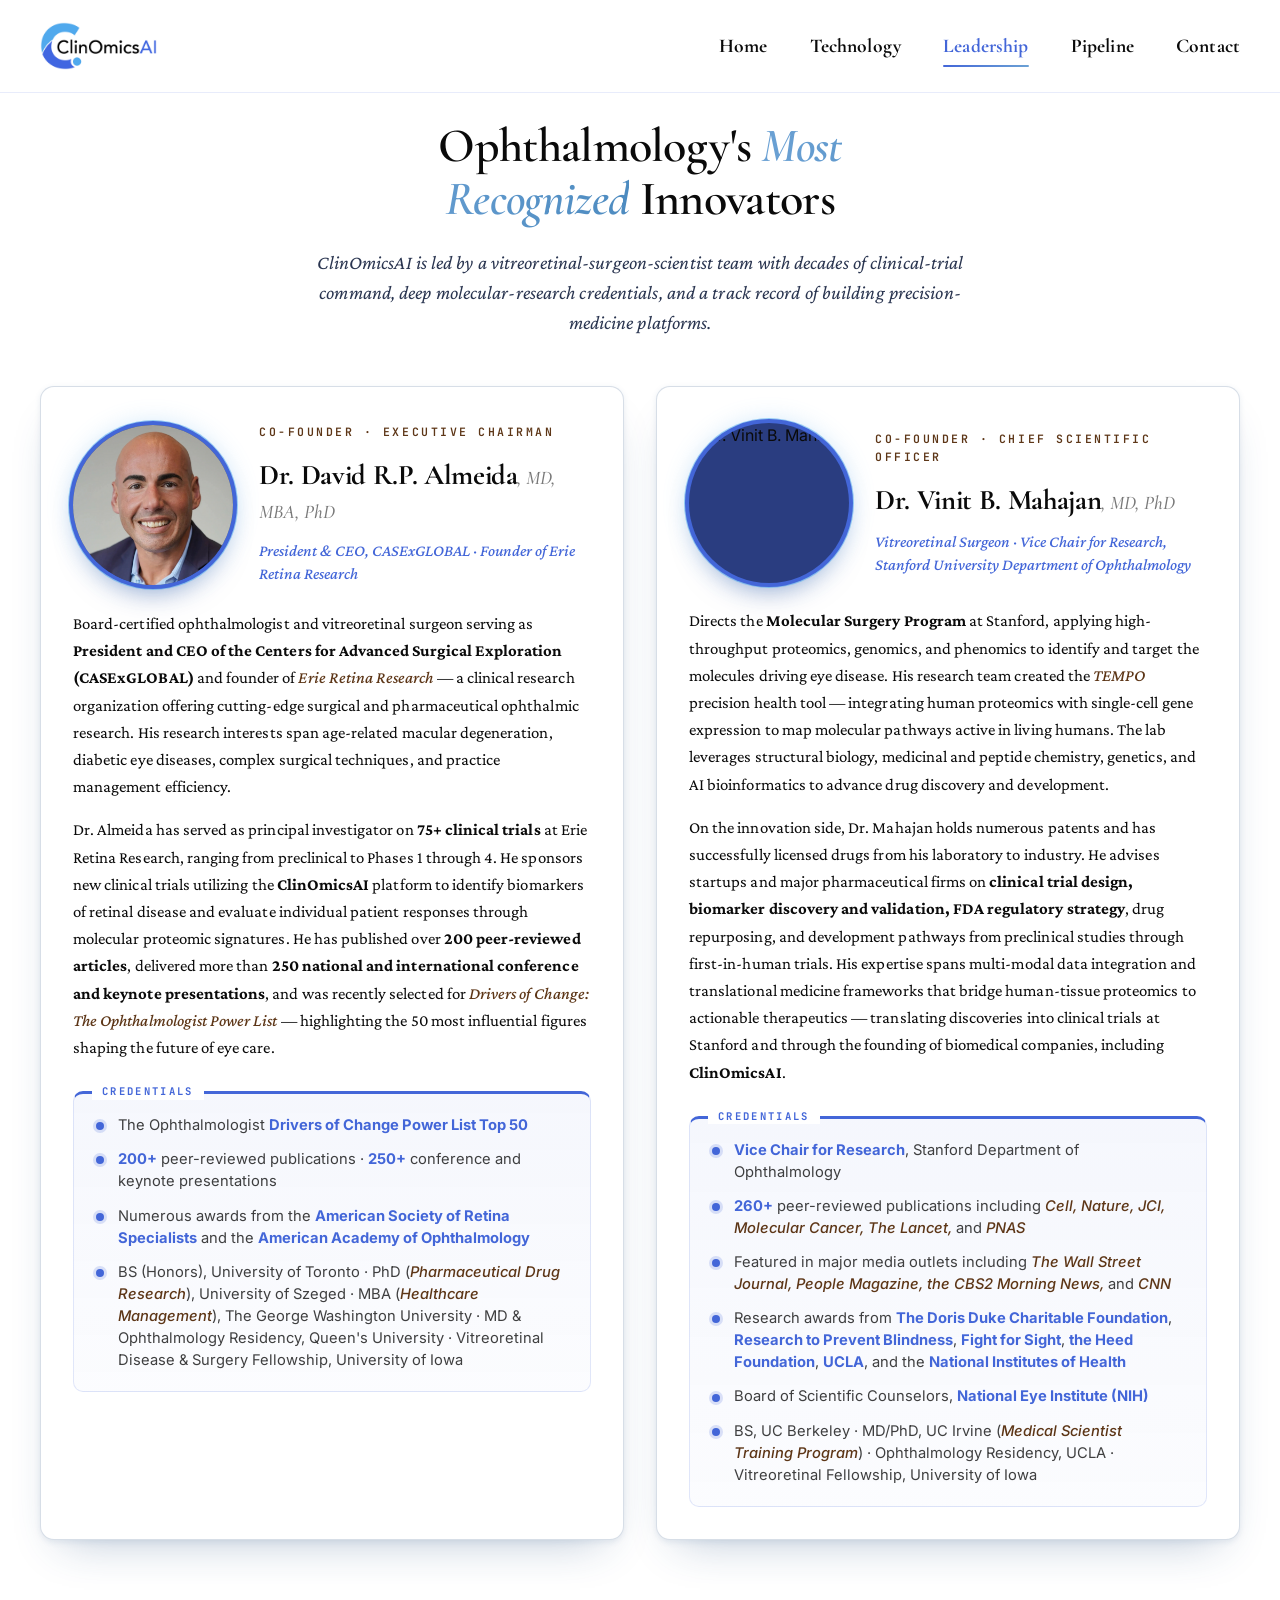
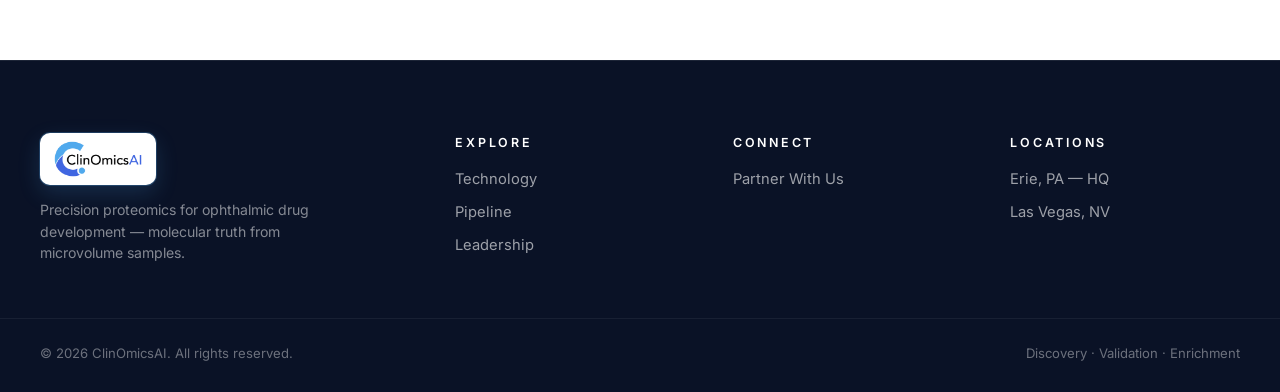
==== commit 692a4d30: "Add files via upload" ====
--- a/leadership.html
+++ b/leadership.html
@@ -64,7 +64,7 @@
       </article>
       <article class="leader">
         <div class="leader__head">
-          <div class="leader__photo"><img src="images/dr-mahajan.jpg" alt="Dr. Vinit B. Mahajan" /></div>
+          <div class="leader__photo"><img src="images/dr-mahajan.png" alt="Dr. Vinit B. Mahajan" /></div>
           <div class="leader__identity">
             <p class="leader__role">Co-founder · Chief Scientific Officer</p>
             <h3>Dr. Vinit B. Mahajan<span>, MD, PhD</span></h3>
@@ -75,10 +75,12 @@
           <p>Directs the <strong>Molecular Surgery Program</strong> at Stanford, applying high-throughput proteomics, genomics, and phenomics to identify and target the molecules driving eye disease. His research team created the <em>TEMPO</em> precision health tool — integrating human proteomics with single-cell gene expression to map molecular pathways active in living humans. The lab leverages structural biology, medicinal and peptide chemistry, genetics, and AI bioinformatics to advance drug discovery and development.</p>
           <p>On the innovation side, Dr. Mahajan holds numerous patents and has successfully licensed drugs from his laboratory to industry. He advises startups and major pharmaceutical firms on <strong>clinical trial design, biomarker discovery and validation, FDA regulatory strategy</strong>, drug repurposing, and development pathways from preclinical studies through first-in-human trials. His expertise spans multi-modal data integration and translational medicine frameworks that bridge human-tissue proteomics to actionable therapeutics — translating discoveries into clinical trials at Stanford and through the founding of biomedical companies, including <strong>ClinOmicsAI</strong>.</p>
           <ul class="leader__credits">
+            <li><strong>Vice Chair for Research</strong>, Stanford Department of Ophthalmology</li>
+            <li><strong>260+</strong> peer-reviewed publications including <em>Cell, Nature, JCI, Molecular Cancer, The Lancet,</em> and <em>PNAS</em></li>
+            <li>Featured in major media outlets including <em>The Wall Street Journal, People Magazine, the CBS2 Morning News,</em> and <em>CNN</em></li>
+            <li>Research awards from <strong>The Doris Duke Charitable Foundation</strong>, <strong>Research to Prevent Blindness</strong>, <strong>Fight for Sight</strong>, <strong>the Heed Foundation</strong>, <strong>UCLA</strong>, and the <strong>National Institutes of Health</strong></li>
             <li>Board of Scientific Counselors, <strong>National Eye Institute (NIH)</strong></li>
-            <li><strong>250+</strong> peer-reviewed publications</li>
-            <li>BS, UC Berkeley · MD/PhD, UC Irvine (Medical Scientist Training Program)</li>
-            <li>Ophthalmology Residency, UCLA · Vitreoretinal Fellowship, University of Iowa</li>
+            <li>BS, UC Berkeley · MD/PhD, UC Irvine (<em>Medical Scientist Training Program</em>) · Ophthalmology Residency, UCLA · Vitreoretinal Fellowship, University of Iowa</li>
           </ul>
         </div>
       </article>
--- a/styles.css
+++ b/styles.css
@@ -320,15 +320,16 @@
   color:#ffd97a;       /* brighter gold fallback */
   text-shadow:none;
 }
-/* Each word ("Liquid" / "Biopsy" / "Intelligence") — solid bright gold with a soft glow, no gradient, no shadow */
+/* Each word ("Liquid" / "Biopsy" / "Intelligence") — deep brown #311A08 */
 .hero__title em .hero__em-li{
   display:inline-block;
   background:none;
   -webkit-background-clip:initial;
   background-clip:initial;
-  -webkit-text-fill-color:#d7742d;
-  color:#f0b624;
+  -webkit-text-fill-color:#5D3617;
+  color:#5D3617;
   font-size:1.12em;
+  
   letter-spacing:-.012em;
   text-shadow:none;
   /*filter:drop-shadow(0 0 14px rgba(255,217,122,.5));*/
@@ -476,7 +477,7 @@
   letter-spacing:-.014em;
   color:#0a0a0a;
 }
-/* Challenge italic em — copper-amber gradient */
+/* Challenge italic em — copper-amber gradient (kept for #challenge; overridden for other sections below) */
 .challenge__title em{
   font-style:italic;
   font-weight:700;
@@ -484,6 +485,14 @@
   -webkit-background-clip:text;
   background-clip:text;
   -webkit-text-fill-color:transparent;
+}
+/* Other sections that reuse .challenge__title (Address, What We Do, Behind the Platform) — switched to deep brown */
+#address .challenge__title em,
+#platform-overview .challenge__title em,
+#team-pipeline-overview .challenge__title em{
+  background:linear-gradient(90deg,#5D3617 0%,#5D3617 100%);
+  -webkit-background-clip:text;background-clip:text;-webkit-text-fill-color:transparent;
+  color:#5D3617;
 }/* Approach italic em — hero image sky-blue */
 .approach__head h2 em{
   font-style:italic;
@@ -596,7 +605,7 @@
   max-width:36ch;
   letter-spacing:.003em;
 }
-.address-card__body p em{font-style:italic;font-weight:600;color:#d97e3d}
+.address-card__body p em{font-style:italic;font-weight:600;color:#5D3617}
 @media (max-width:900px){
   .address__grid{grid-template-columns:1fr;gap:18px}
 }
@@ -648,7 +657,7 @@
   position:absolute;
   top:0;left:0;
   width:46px;height:3px;
-  background:linear-gradient(90deg,#f5a623,#d97e3d);
+  background:linear-gradient(90deg,#5D3617,#5D3617);
   border-radius:0 0 3px 0;
 }
 /* Puzzle piece removed from $41K box per design */
@@ -658,7 +667,7 @@
   font-weight:600;
   font-size:clamp(2.8rem,4.2vw,3.6rem);
   line-height:1;
-  background:linear-gradient(90deg,#f5a623 0%,#d97e3d 100%);
+  background:linear-gradient(90deg,#5D3617 0%,#5D3617 100%);
   -webkit-background-clip:text;
   background-clip:text;
   -webkit-text-fill-color:transparent;
@@ -788,7 +797,7 @@
   font-weight:700;
   letter-spacing:.3em;
   text-transform:uppercase;
-  color:#d97e3d;
+  color:#5D3617;
   opacity:1 !important;
   margin:0 0 24px;
   animation:home-kicker-fade .8s cubic-bezier(.22,.61,.36,1) both;
@@ -799,11 +808,11 @@
   display:inline-block;
   width:54px;
   height:2px;
-  background:linear-gradient(90deg,transparent 0%,#d97e3d 40%,#f5a623 100%);
+  background:linear-gradient(90deg,transparent 0%,#5D3617 40%,#5D3617 100%);
   border-radius:2px;
 }
 .home-kicker::after{
-  background:linear-gradient(90deg,#f5a623 0%,#d97e3d 60%,transparent 100%);
+  background:linear-gradient(90deg,#5D3617 0%,#5D3617 60%,transparent 100%);
 }
 @keyframes home-kicker-fade{
   from{ opacity:0; transform:translateY(12px); }
@@ -1354,7 +1363,7 @@
   font-family:"Crimson Pro", Georgia, serif !important;
   font-style:italic;
   font-weight:400;
-  font-size:clamp(1.18rem,1.4vw,1.35rem);
+  font-size:clamp(1.32rem,1.6vw,1.55rem);
   color:#2a3550;
   line-height:1.55;
   letter-spacing:.003em;
@@ -1427,50 +1436,50 @@
 .report__copy h3{
   font-family:"Cormorant Garamond", Georgia, serif;
   font-weight:700;
-  font-size:1.85rem;
+  font-size:2.15rem;
   line-height:1.16;
   letter-spacing:-.012em;
   color:#0a0a0a;
-  margin:0 0 16px;
+  margin:0 0 18px;
 }
 .report__copy p{
   font-family:"Crimson Pro", Georgia, serif;
   font-style:italic;
   font-weight:400;
-  font-size:1.08rem;
+  font-size:1.22rem;
   color:#2a3550;
   line-height:1.55;
   margin:0;
   max-width:42ch;
 }
-.report__features{list-style:none;padding:0;margin:0;display:flex;flex-direction:column;gap:22px}
-.report__features li{display:flex;gap:18px;align-items:flex-start}
+.report__features{list-style:none;padding:0;margin:0;display:flex;flex-direction:column;gap:24px}
+.report__features li{display:flex;gap:20px;align-items:flex-start}
 .report__icon{
-  width:44px;height:44px;flex-shrink:0;
-  border-radius:10px;
+  width:50px;height:50px;flex-shrink:0;
+  border-radius:11px;
   background:linear-gradient(135deg,#4366d8 0%,#6ba1d4 100%);
   color:#ffffff;
   display:flex;align-items:center;justify-content:center;
   box-shadow:0 4px 12px rgba(67,102,216,.28);
 }
-.report__icon svg{width:20px;height:20px}
+.report__icon svg{width:24px;height:24px}
 .report__features strong{
   display:block;
   font-family:"Cormorant Garamond", Georgia, serif;
   font-weight:700;
-  font-size:1.18rem;
+  font-size:1.34rem;
   letter-spacing:-.006em;
   color:#0a0a0a;
-  margin-bottom:4px;
+  margin-bottom:6px;
 }
 .report__features p{
   font-family:"Crimson Pro", Georgia, serif;
   font-style:italic;
   font-weight:400;
-  font-size:.96rem;
+  font-size:1.1rem;
   color:#2a3550;
   margin:0;
-  line-height:1.5;
+  line-height:1.55;
 }
 
 /* ── FRAMEWORK / SOLUTIONS */
@@ -1528,7 +1537,7 @@
   font-weight:700;
   letter-spacing:.22em;
   text-transform:uppercase;
-  color:#d97e3d;
+  color:#5D3617;
   margin:0 0 18px;
   opacity:1;
 }
@@ -1588,7 +1597,7 @@
   margin:0 0 10px;
   font-weight:500;
 }
-.phase-card__no--accent{color:#d97e3d}
+.phase-card__no--accent{color:#5D3617}
 .phase-card h3{
   font-family:"Cormorant Garamond", Georgia, serif;
   font-size:1.42rem;
@@ -1612,7 +1621,7 @@
 .framework__rescue-wrap{margin-top:64px}
 .phase-card--rescue{
   background:linear-gradient(135deg,#1f3a8a 0%,#4366d8 100%);
-  border:1px solid rgba(217,126,61,.4);
+  border:1px solid rgba(93,54,23,.4);
   border-radius:16px;
   padding:48px 56px;
   box-shadow:0 4px 12px rgba(31,58,138,.18), 0 36px 70px -22px rgba(31,58,138,.6);
@@ -1633,10 +1642,10 @@
   margin-bottom:16px;
   margin-top:18px;
 }
-.phase-card--rescue .phase-card__no{color:#f5a623}
+.phase-card--rescue .phase-card__no{color:#5D3617}
 .phase-card--rescue h3{color:#ffffff}
 .phase-card--rescue p{color:rgba(255,255,255,.92)}
-.phase-card--rescue p em{color:#f5a623;font-style:italic;font-weight:600}.pipeline__table-wrap{
+.phase-card--rescue p em{color:#5D3617;font-style:italic;font-weight:600}.pipeline__table-wrap{
   background:var(--paper);
   border-radius:14px;
   overflow:hidden;
@@ -1677,15 +1686,15 @@
 }
 .platform__table-wrap .pipeline__table thead th{
   font-family:"Cormorant Garamond", Georgia, serif;
-  font-size:1.05rem;
+  font-size:1.22rem;
   font-weight:700;
   letter-spacing:.02em;
   text-transform:none;
   color:#ffffff;
-  padding:22px 24px;
+  padding:24px 26px;
 }
 .platform__table-wrap .pipeline__table td{
-  padding:24px 24px;
+  padding:26px 26px;
   border-top:1px solid rgba(67,102,216,.12);
   vertical-align:middle;
 }
@@ -1695,18 +1704,18 @@
 .platform__table-wrap .pipeline__table td:first-child strong{
   font-family:"Playfair Display", Georgia, serif;
   font-weight:700;
-  font-size:1.85rem;
-  background:linear-gradient(135deg,#f5a623 0%,#d97e3d 100%);
+  font-size:2.15rem;
+  background:linear-gradient(135deg,#5D3617 0%,#5D3617 100%);
   -webkit-background-clip:text;
   background-clip:text;
   -webkit-text-fill-color:transparent;
-  color:#d97e3d;
+  color:#5D3617;
   letter-spacing:-.02em;
 }
 .platform__table-wrap .pipeline__table td:nth-child(2){
   font-family:"Cormorant Garamond", Georgia, serif;
   font-weight:700;
-  font-size:1.15rem;
+  font-size:1.32rem;
   color:#0a0a0a;
   letter-spacing:-.005em;
   line-height:1.25;
@@ -1715,23 +1724,23 @@
   font-family:"Crimson Pro", Georgia, serif;
   font-style:italic;
   font-weight:400;
-  font-size:1rem;
+  font-size:1.14rem;
   color:#2a3550;
-  line-height:1.5;
+  line-height:1.55;
   max-width:38ch;
 }
 .platform__table-wrap .pipeline__table td:last-child .pill{
   display:inline-block;
   background:transparent;
-  color:#d97e3d;
+  color:#5D3617;
   font-family:"Cormorant Garamond", Georgia, serif;
   font-style:italic;
   font-weight:700;
-  font-size:1.08rem;
+  font-size:1.22rem;
   letter-spacing:-.005em;
   padding:0;
   border-radius:0;
-  border-bottom:2px solid rgba(217,126,61,.35);
+  border-bottom:2px solid rgba(93,54,23,.35);
   box-shadow:none;
   text-shadow:0 1px 0 rgba(255,255,255,.6);
 }
@@ -1894,7 +1903,7 @@
   color:#0a0a0a;
 }
 .partner:not(.partner--cta) .partner__copy .kicker{
-  color:#d97e3d;
+  color:#5D3617;
   margin:0 0 18px;
   opacity:1;
   animation:partner-fade-up .8s cubic-bezier(.22,.61,.36,1) .1s both;
@@ -1997,10 +2006,10 @@
 }
 .partner-cta__kicker::before,
 .partner-cta__kicker::after{
-  background:linear-gradient(90deg,transparent 0%,#ffffff 40%,#f5a623 100%);
+  background:linear-gradient(90deg,transparent 0%,#ffffff 40%,#5D3617 100%);
 }
 .partner-cta__kicker::after{
-  background:linear-gradient(90deg,#f5a623 0%,#ffffff 60%,transparent 100%);
+  background:linear-gradient(90deg,#5D3617 0%,#ffffff 60%,transparent 100%);
 }
 /* "Partner With Us" headline — Cormorant Garamond editorial, copper-amber shimmering italic em */
 .partner-cta__title{
@@ -2019,16 +2028,16 @@
   background:linear-gradient(
     90deg,
     #ffffff 0%,
-    #f5a623 25%,
-    #d97e3d 50%,
-    #f5a623 75%,
+    #5D3617 25%,
+    #5D3617 50%,
+    #5D3617 75%,
     #ffffff 100%
   );
   background-size:200% 100%;
   -webkit-background-clip:text;
   background-clip:text;
   -webkit-text-fill-color:transparent;
-  color:#f5a623;
+  color:#5D3617;
   animation:partner-cta-shimmer 5s linear infinite;
 }
 @keyframes partner-cta-rise{
@@ -2067,7 +2076,7 @@
   }
   .partner-cta__title em{
     animation:none;
-    background:linear-gradient(90deg,#ffffff 0%,#f5a623 100%);
+    background:linear-gradient(90deg,#ffffff 0%,#5D3617 100%);
     background-size:100% 100%;
     -webkit-background-clip:text;background-clip:text;
   }
@@ -2299,7 +2308,7 @@
   font-weight:600;
   letter-spacing:.22em;
   text-transform:uppercase;
-  color:#d97e3d;
+  color:#5D3617;
 }
 /* Name — Cormorant Garamond, larger and more authoritative */
 .section--leadership--light .leader h3{
@@ -2345,7 +2354,7 @@
 .section--leadership--light .leader__body > p em{
   font-style:italic;
   font-weight:500;
-  color:#d97e3d;            /* italic emphasis (e.g. TEMPO, CASEx, READ AI Digital) in warm copper-amber */
+  color:#5D3617;            /* italic emphasis (e.g. TEMPO, CASEx, READ AI Digital) in warm copper-amber */
 }
 /* Credits — boxed credentials panel with a visible accent line above */
 .section--leadership--light .leader__credits{
@@ -2395,7 +2404,7 @@
   box-shadow:0 0 0 3px rgba(67,102,216,.18);
 }
 .section--leadership--light .leader__credits strong{color:#4366d8;font-weight:700}
-.section--leadership--light .leader__credits em{color:#d97e3d;font-style:italic;font-weight:500}
+.section--leadership--light .leader__credits em{color:#5D3617;font-style:italic;font-weight:500}
 
 /* ── Restructured card: photo + identity side-by-side at the TOP, bio + credits below */
 .section--leadership--light .leader{
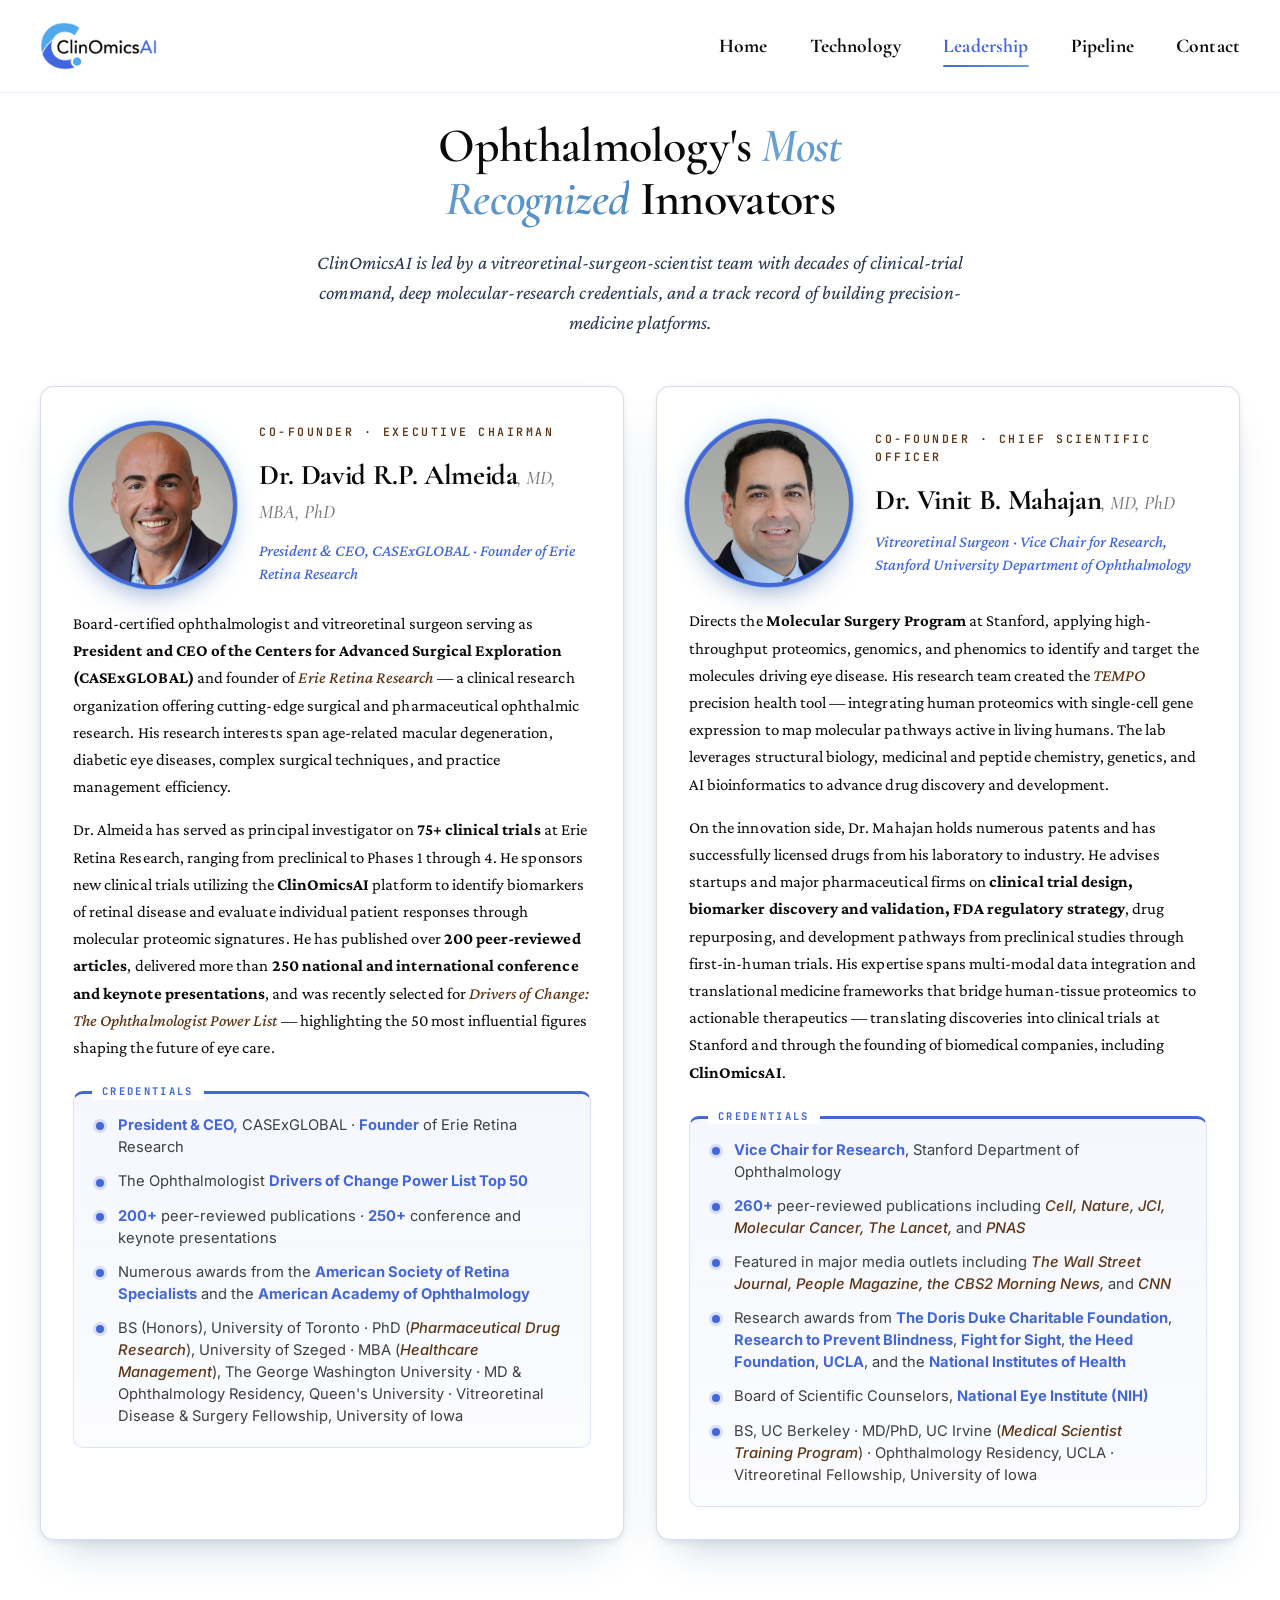
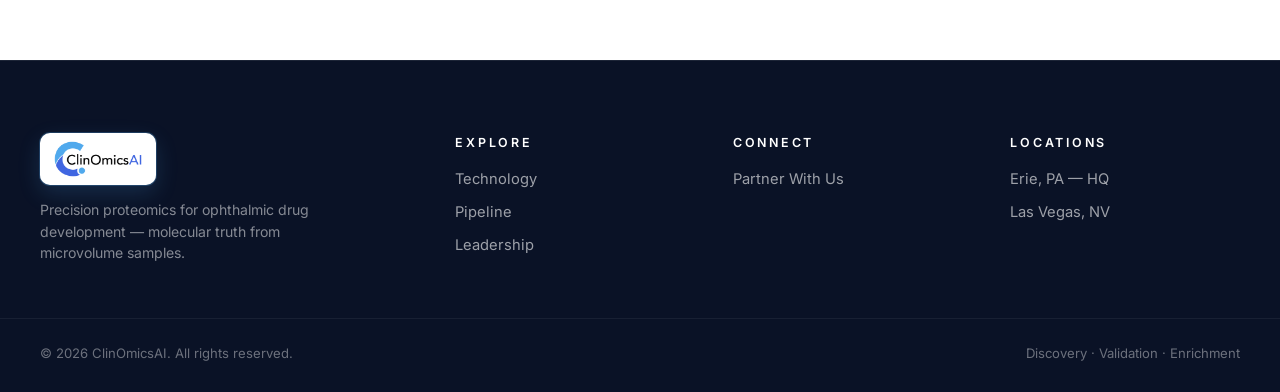
==== commit d0d152fb: "Add files via upload" ====
--- a/leadership.html
+++ b/leadership.html
@@ -55,6 +55,7 @@
           <p>Board-certified ophthalmologist and vitreoretinal surgeon serving as <strong>President and CEO of the Centers for Advanced Surgical Exploration (CASExGLOBAL)</strong> and founder of <em>Erie Retina Research</em> — a clinical research organization offering cutting-edge surgical and pharmaceutical ophthalmic research. His research interests span age-related macular degeneration, diabetic eye diseases, complex surgical techniques, and practice management efficiency.</p>
           <p>Dr. Almeida has served as principal investigator on <strong>75+ clinical trials</strong> at Erie Retina Research, ranging from preclinical to Phases 1 through 4. He sponsors new clinical trials utilizing the <strong>ClinOmicsAI</strong> platform to identify biomarkers of retinal disease and evaluate individual patient responses through molecular proteomic signatures. He has published over <strong>200 peer-reviewed articles</strong>, delivered more than <strong>250 national and international conference and keynote presentations</strong>, and was recently selected for <em>Drivers of Change: The Ophthalmologist Power List</em> — highlighting the 50 most influential figures shaping the future of eye care.</p>
           <ul class="leader__credits">
+            <li><strong>President & CEO,</strong> CASExGLOBAL · <strong>Founder</strong> of Erie Retina Research</li>
             <li>The Ophthalmologist <strong>Drivers of Change Power List Top 50</strong></li>
             <li><strong>200+</strong> peer-reviewed publications · <strong>250+</strong> conference and keynote presentations</li>
             <li>Numerous awards from the <strong>American Society of Retina Specialists</strong> and the <strong>American Academy of Ophthalmology</strong></li>
